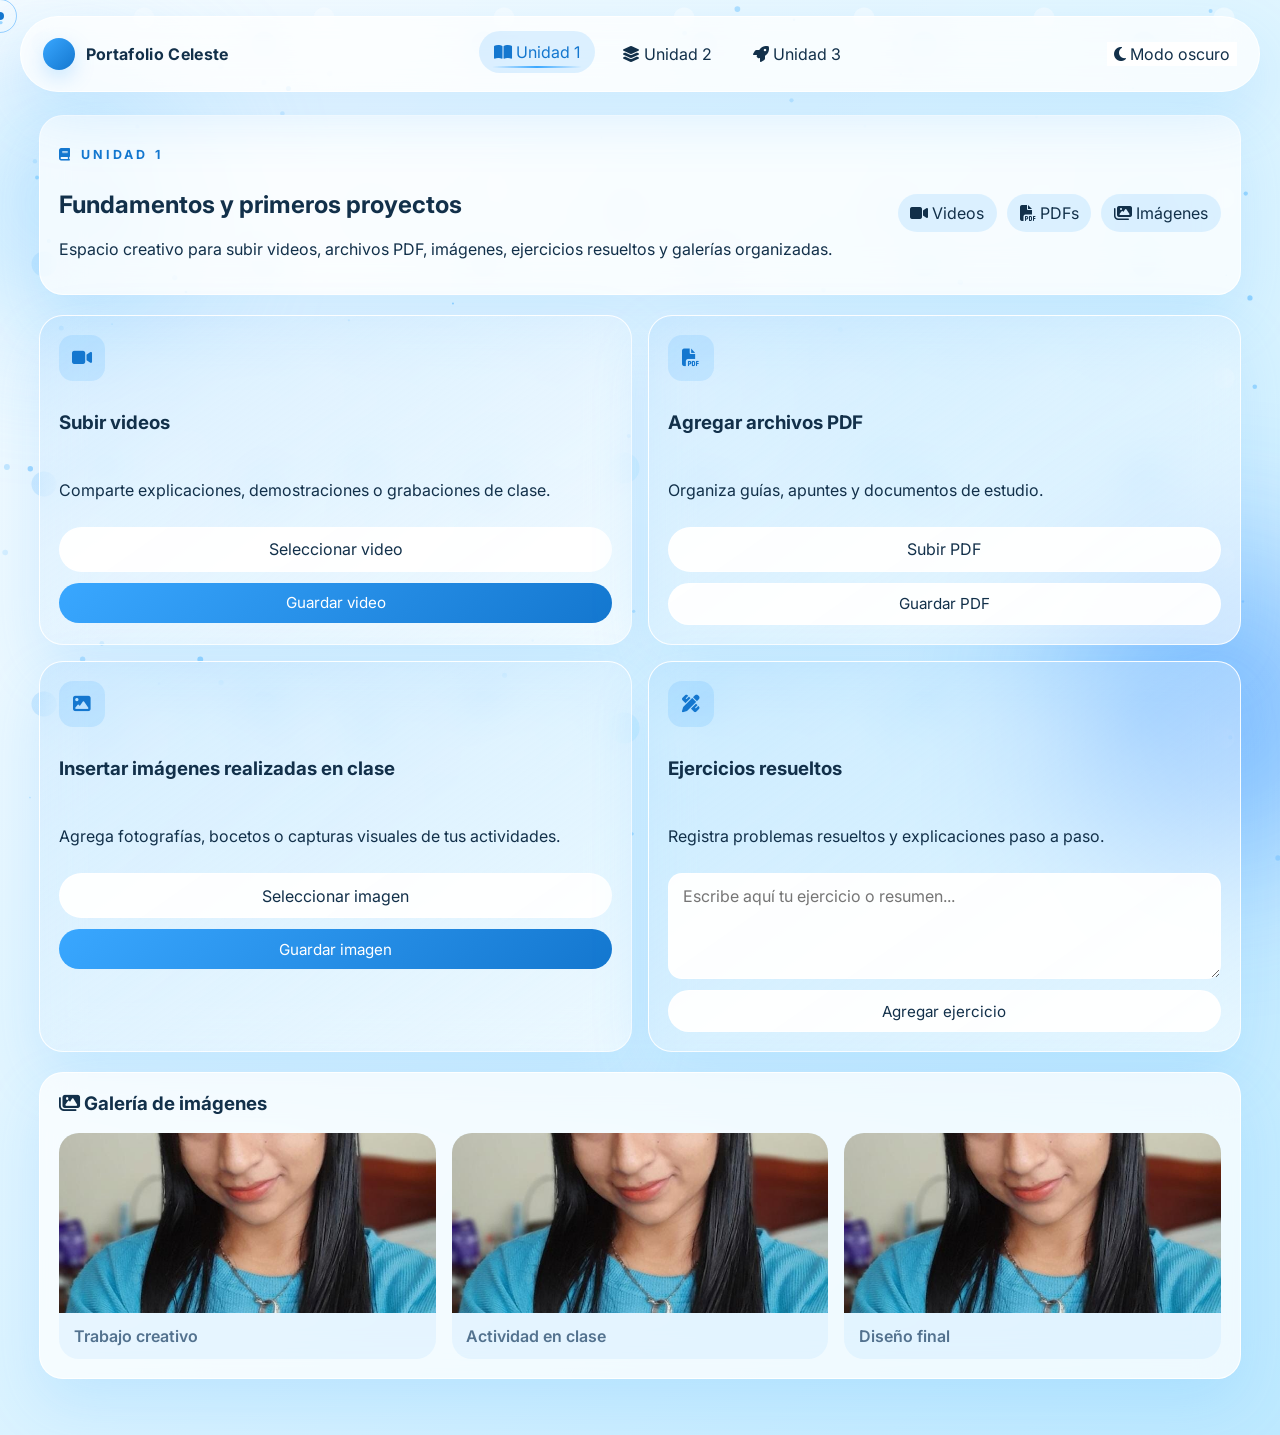
==== unidad1.html @ fa029c6a "guaradar cambio" ====
<!DOCTYPE html>
<html lang="es">
  <head>
    <meta charset="UTF-8" />
    <meta name="viewport" content="width=device-width, initial-scale=1.0" />
    <title>Unidad 1 | Portafolio</title>
    <link rel="preconnect" href="https://fonts.googleapis.com" />
    <link rel="preconnect" href="https://fonts.gstatic.com" crossorigin />
    <link href="https://fonts.googleapis.com/css2?family=Inter:wght@300;400;500;600;700;800&display=swap" rel="stylesheet" />
    <link rel="stylesheet" href="https://cdnjs.cloudflare.com/ajax/libs/font-awesome/6.5.2/css/all.min.css" crossorigin="anonymous" referrerpolicy="no-referrer" />
    <link rel="stylesheet" href="css/estilos.css" />
  </head>
  <body>
    <div id="loader" class="loader"><div class="loader-ring"></div></div>
    <div class="scroll-progress"></div>
    <div class="cursor-dot"></div>
    <div class="cursor-outline"></div>
    <canvas id="particles"></canvas>
    <div class="bg-orb orb-1"></div>
    <div class="bg-orb orb-2"></div>
    <div class="bg-orb orb-3"></div>

    <header class="topbar glass">
      <a class="brand" href="index.html"><span><i class="fa-solid fa-sparkles"></i></span><strong>Portafolio Celeste</strong></a>
      <nav class="nav-links">
        <a href="unidad1.html" class="active"><i class="fa-solid fa-book-open"></i> Unidad 1</a>
        <a href="unidad2.html"><i class="fa-solid fa-layer-group"></i> Unidad 2</a>
        <a href="unidad3.html"><i class="fa-solid fa-rocket"></i> Unidad 3</a>
      </nav>
      <div class="topbar-actions">
        <button id="themeToggle" class="ghost-btn"><i class="fa-solid fa-moon"></i> Modo oscuro</button>
      </div>
    </header>

    <main class="container page">
      <section class="glass page-hero reveal">
        <div>
          <p class="eyebrow"><i class="fa-solid fa-book"></i> Unidad 1</p>
          <h1>Fundamentos y primeros proyectos</h1>
          <p>Espacio creativo para subir videos, archivos PDF, imágenes, ejercicios resueltos y galerías organizadas.</p>
        </div>
        <div class="hero-badges">
          <span class="chip"><i class="fa-solid fa-video"></i> Videos</span>
          <span class="chip"><i class="fa-solid fa-file-pdf"></i> PDFs</span>
          <span class="chip"><i class="fa-solid fa-images"></i> Imágenes</span>
        </div>
      </section>

      <section class="resource-grid">
        <article class="glass resource-card reveal">
          <div class="resource-icon"><i class="fa-solid fa-video"></i></div>
          <h3>Subir videos</h3>
          <p>Comparte explicaciones, demostraciones o grabaciones de clase.</p>
          <label class="file-input"><span>Seleccionar video</span><input type="file" accept="video/*" /></label>
          <button class="btn small primary resource-action">Guardar video</button>
        </article>

        <article class="glass resource-card reveal">
          <div class="resource-icon"><i class="fa-solid fa-file-pdf"></i></div>
          <h3>Agregar archivos PDF</h3>
          <p>Organiza guías, apuntes y documentos de estudio.</p>
          <label class="file-input"><span>Subir PDF</span><input type="file" accept="application/pdf" /></label>
          <button class="btn small secondary resource-action">Guardar PDF</button>
        </article>

        <article class="glass resource-card reveal">
          <div class="resource-icon"><i class="fa-solid fa-image"></i></div>
          <h3>Insertar imágenes realizadas en clase</h3>
          <p>Agrega fotografías, bocetos o capturas visuales de tus actividades.</p>
          <label class="file-input"><span>Seleccionar imagen</span><input type="file" accept="image/*" /></label>
          <button class="btn small primary resource-action">Guardar imagen</button>
        </article>

        <article class="glass resource-card reveal">
          <div class="resource-icon"><i class="fa-solid fa-pen-ruler"></i></div>
          <h3>Ejercicios resueltos</h3>
          <p>Registra problemas resueltos y explicaciones paso a paso.</p>
          <textarea rows="4" placeholder="Escribe aquí tu ejercicio o resumen..."></textarea>
          <button class="btn small secondary resource-action">Agregar ejercicio</button>
        </article>
      </section>

      <section class="glass gallery-section reveal">
        <h3><i class="fa-solid fa-images"></i> Galería de imágenes</h3>
        <div class="gallery-grid">
          <div class="gallery-card" data-lightbox="imagenes/perfil.jpeg">
            <img src="imagenes/perfil.jpeg" alt="Galería 1" />
            <span>Trabajo creativo</span>
          </div>
          <div class="gallery-card" data-lightbox="imagenes/perfil.jpeg">
            <img src="imagenes/perfil.jpeg" alt="Galería 2" />
            <span>Actividad en clase</span>
          </div>
          <div class="gallery-card" data-lightbox="imagenes/perfil.jpeg">
            <img src="imagenes/perfil.jpeg" alt="Galería 3" />
            <span>Diseño final</span>
          </div>
        </div>
      </section>
    </main>

    <button id="backToTop" class="back-top"><i class="fa-solid fa-arrow-up"></i></button>

    <div id="modal" class="modal hidden">
      <div class="modal-content glass">
        <button id="closeModal" class="close-btn"><i class="fa-solid fa-xmark"></i></button>
        <div id="modalBody"></div>
      </div>
    </div>

    <script src="js/script.js"></script>
  </body>
</html>
---- css/estilos.css ----
:root {
  --bg: linear-gradient(135deg, #f7fcff 0%, #dff4ff 45%, #bde9ff 100%);
  --surface: rgba(255, 255, 255, 0.72);
  --surface-strong: rgba(255, 255, 255, 0.95);
  --text: #12304a;
  --text-muted: #53728f;
  --primary: #39a7ff;
  --primary-strong: #1477cf;
  --border: rgba(255, 255, 255, 0.9);
  --shadow: 0 24px 60px rgba(57, 167, 255, 0.16);
}

body.theme-dark {
  --bg: linear-gradient(135deg, #060d17 0%, #11243d 45%, #173a5a 100%);
  --surface: rgba(8, 20, 38, 0.74);
  --surface-strong: rgba(10, 25, 44, 0.96);
  --text: #f1f9ff;
  --text-muted: #a9cce8;
  --primary: #72c8ff;
  --primary-strong: #3da7ff;
  --border: rgba(114, 200, 255, 0.16);
  --shadow: 0 24px 60px rgba(0, 0, 0, 0.35);
}

* { box-sizing: border-box; }
html { scroll-behavior: smooth; }
body {
  margin: 0;
  font-family: "Inter", "Segoe UI", sans-serif;
  color: var(--text);
  background: var(--bg);
  min-height: 100vh;
  overflow-x: hidden;
  transition: background 0.4s ease, color 0.4s ease;
  position: relative;
}

body::before,
body::after {
  content: "";
  position: fixed;
  inset: 0;
  pointer-events: none;
  z-index: -3;
}

body::before {
  background-image:
    radial-gradient(circle at 20% 20%, rgba(63, 168, 255, 0.18) 0, rgba(63, 168, 255, 0.18) 12px, transparent 13px),
    radial-gradient(circle at 80% 10%, rgba(255, 255, 255, 0.45) 0, rgba(255, 255, 255, 0.45) 10px, transparent 11px),
    radial-gradient(circle at 40% 80%, rgba(120, 205, 255, 0.16) 0, rgba(120, 205, 255, 0.16) 15px, transparent 16px);
  background-size: 220px 220px, 180px 180px, 260px 260px;
  animation: drift 20s linear infinite;
}

body::after {
  background: linear-gradient(120deg, rgba(255,255,255,0.12), transparent 35%, rgba(63,168,255,0.16) 70%, transparent);
  mix-blend-mode: screen;
  animation: sweep 16s linear infinite;
}

a { color: inherit; text-decoration: none; }
button, input, textarea, select { font: inherit; }

#particles {
  position: fixed;
  inset: 0;
  width: 100%;
  height: 100%;
  z-index: -2;
  opacity: 0.85;
}

.bg-orb {
  position: fixed;
  border-radius: 50%;
  filter: blur(80px);
  opacity: 0.46;
  z-index: -1;
  animation: float 14s ease-in-out infinite;
  pointer-events: none;
}
.orb-1 { width: 260px; height: 260px; background: #8fd5ff; top: 8%; left: -6%; }
.orb-2 { width: 310px; height: 310px; background: #2c87ff; bottom: 4%; right: -7%; animation-delay: -5s; }
.orb-3 { width: 200px; height: 200px; background: rgba(255,255,255,0.75); top: 35%; left: 45%; animation-delay: -2s; }

.glass {
  background: var(--surface);
  border: 1px solid var(--border);
  backdrop-filter: blur(20px);
  -webkit-backdrop-filter: blur(20px);
  box-shadow: var(--shadow);
}

.cursor-dot,
.cursor-outline {
  position: fixed;
  pointer-events: none;
  border-radius: 50%;
  transform: translate(-50%, -50%);
  z-index: 120;
  transition: opacity 0.2s ease;
}
.cursor-dot { width: 8px; height: 8px; background: var(--primary-strong); }
.cursor-outline { width: 34px; height: 34px; border: 1px solid rgba(63,168,255,0.5); }

.scroll-progress {
  position: fixed;
  top: 0;
  left: 0;
  height: 4px;
  width: 0;
  background: linear-gradient(90deg, var(--primary), #ffffff);
  z-index: 110;
  box-shadow: 0 0 18px rgba(63,168,255,0.45);
}

.loader {
  position: fixed;
  inset: 0;
  display: grid;
  place-items: center;
  background: rgba(8, 21, 37, 0.78);
  backdrop-filter: blur(10px);
  z-index: 200;
  transition: opacity 0.45s ease;
}
.loader.hidden { opacity: 0; pointer-events: none; }
.loader-ring {
  width: 76px;
  height: 76px;
  border-radius: 50%;
  border: 4px solid rgba(255,255,255,0.25);
  border-top-color: #8fd5ff;
  animation: spin 1s linear infinite;
  box-shadow: 0 0 24px rgba(63,168,255,0.25);
}

.topbar {
  position: sticky;
  top: 1rem;
  z-index: 40;
  display: flex;
  justify-content: space-between;
  align-items: center;
  padding: 1rem 1.4rem;
  margin: 1rem auto 1.4rem;
  max-width: 1240px;
  border-radius: 999px;
  transform: translateY(0);
  transition: transform 0.3s ease, box-shadow 0.3s ease;
}
.topbar.scrolled { transform: translateY(6px); box-shadow: 0 18px 40px rgba(63,168,255,0.18); }
.brand { display: flex; align-items: center; gap: 0.65rem; font-weight: 700; letter-spacing: 0.02em; }
.brand span {
  display: inline-grid;
  place-items: center;
  width: 32px;
  height: 32px;
  border-radius: 50%;
  background: linear-gradient(135deg, var(--primary), var(--primary-strong));
  color: white;
  box-shadow: 0 8px 20px rgba(63,168,255,0.25);
}
.nav-links { display: flex; gap: 0.7rem; flex-wrap: wrap; }
.nav-links a {
  padding: 0.7rem 0.95rem;
  border-radius: 999px;
  position: relative;
  transition: transform 0.25s ease, background-color 0.25s ease, color 0.25s ease;
}
.nav-links a::after {
  content: "";
  position: absolute;
  left: 0.8rem;
  right: 0.8rem;
  bottom: 0.35rem;
  height: 2px;
  border-radius: 999px;
  background: linear-gradient(90deg, transparent, var(--primary), transparent);
  transform: scaleX(0);
  transform-origin: center;
  transition: transform 0.25s ease;
}
.nav-links a:hover, .nav-links a.active {
  background: rgba(63, 168, 255, 0.16);
  transform: translateY(-2px);
  color: var(--primary-strong);
}
.nav-links a:hover::after, .nav-links a.active::after { transform: scaleX(1); }
.topbar-actions { display: flex; gap: 0.6rem; }

.container { max-width: 1240px; margin: 0 auto; padding: 0 1.2rem 3.5rem; }
..hero, .page-hero, .card, .topic-card, .unit-card, .section-card, .resource-card, .gallery-section {
  animation: riseUp 0.8s ease both;
}
.hero-panel {
  display: grid;
  grid-template-columns: 1.15fr 0.85fr;
  gap: 1.4rem;
  align-items: center;
  padding: 2rem;
  border-radius: 32px;
  margin-bottom: 1.3rem;
  position: relative;
  overflow: hidden;
}
.hero-panel::before {
  content: "";
  position: absolute;
  inset: -20%;
  background: radial-gradient(circle at top left, rgba(255,255,255,0.6), transparent 38%);
  pointer-events: none;
}
.hero-copy h1 {
  font-size: clamp(2.1rem, 3.5vw, 3.2rem);
  margin: 0 0 0.8rem;
  line-height: 1.1;
}
.hero-copy .intro { max-width: 620px; }
.eyebrow {
  display: inline-flex;
  align-items: center;
  gap: 0.45rem;
  text-transform: uppercase;
  letter-spacing: 0.25em;
  font-size: 0.78rem;
  font-weight: 700;
  color: var(--primary-strong);
  margin-bottom: 0.5rem;
}
.hero h1 {
  font-size: clamp(2rem, 3.5vw, 3rem);
  margin: 0 0 0.8rem;
  line-height: 1.1;
}
.hero h1 span {
  display: inline-block;
  background: linear-gradient(90deg, var(--primary-strong), #6ed0ff, #ffffff);
  -webkit-background-clip: text;
  background-clip: text;
  color: transparent;
  text-shadow: 0 0 12px rgba(63,168,255,0.2);
  animation: glow 2.4s infinite alternate;
}
.intro { font-size: 1.04rem; line-height: 1.8; color: var(--text-muted); max-width: 640px; }
.hero-actions { display: flex; flex-wrap: wrap; gap: 0.8rem; margin-top: 1rem; }
.hero-badges { display: flex; flex-wrap: wrap; gap: 0.6rem; margin-top: 1rem; }
.btn {
  border: none;
  border-radius: 999px;
  padding: 0.86rem 1.16rem;
  cursor: pointer;
  transition: transform 0.25s ease, box-shadow 0.25s ease, background 0.25s ease;
  display: inline-flex;
  align-items: center;
  justify-content: center;
  gap: 0.5rem;
  position: relative;
  overflow: hidden;
}
.btn:hover { transform: translateY(-3px) scale(1.02); box-shadow: 0 12px 26px rgba(63,168,255,0.2); }
.btn:active { transform: scale(0.97); }
.btn.primary { background: linear-gradient(135deg, var(--primary), var(--primary-strong)); color: white; }
.btn.secondary, .ghost-btn {
  background: var(--surface-strong);
  color: var(--text);
  border: 1px solid var(--border);
}
.btn.small { padding: 0.65rem 0.9rem; font-size: 0.95rem; }
.btn .ripple {
  position: absolute;
  border-radius: 50%;
  transform: scale(0);
  animation: ripple 0.55s linear;
  background: rgba(255,255,255,0.35);
  pointer-events: none;
}

.profile-card {
  display: flex;
  flex-direction: column;
  gap: 1rem;
  padding: 1.25rem;
  border-radius: 26px;
  background: linear-gradient(145deg, rgba(63,168,255,0.2), rgba(255,255,255,0.42));
  box-shadow: inset 0 1px 0 rgba(255,255,255,0.5);
  animation: float 5s ease-in-out infinite;
  position: relative;
}
.profile-card img {
  width: 100%; max-width: 240px;
  border-radius: 24px;
  object-fit: cover;
  border: 3px solid rgba(255,255,255,0.85);
  align-self: center;
  box-shadow: 0 20px 40px rgba(63,168,255,0.2);
  transform: perspective(1000px) rotateX(3deg) rotateY(-3deg);
  transition: transform 0.3s ease, box-shadow 0.3s ease;
}
.profile-card:hover img { transform: scale(1.03) rotate(-2deg); box-shadow: 0 24px 48px rgba(63,168,255,0.24); }
.profile-info h2 { margin: 0 0 0.35rem; font-size: 1.2rem; }
.profile-info .biography { color: var(--text-muted); line-height: 1.7; margin: 0 0 0.7rem; }
.profile-card ul { padding-left: 1rem; color: var(--text-muted); line-height: 1.75; margin: 0; }

.dashboard-grid {
  display: grid;
  grid-template-columns: 0.9fr 1.1fr;
  gap: 1.2rem;
  margin-bottom: 1.2rem;
}
.card, .topic-card, .unit-card, .section-card, .page-hero, .resource-card, .gallery-section {
  padding: 1.2rem;
  border-radius: 24px;
  transition: transform 0.3s ease, box-shadow 0.3s ease;
}
.card:hover, .topic-card:hover, .unit-card:hover, .section-card:hover, .resource-card:hover, .gallery-section:hover { transform: translateY(-6px); }
.rating-card h3, .status-card h3, .section-card h3, .gallery-section h3 { margin-top: 0; }
.rating-table { display: flex; flex-direction: column; gap: 0.7rem; }
.rating-row { display: flex; justify-content: space-between; align-items: center; gap: 0.8rem; }
.stars { display: inline-flex; gap: 0.2rem; }
.star-btn {
  background: transparent;
  border: none;
  color: #f5cc5d;
  cursor: pointer;
  font-size: 1.35rem;
  padding: 0;
  transition: transform 0.2s ease, filter 0.2s ease;
}
.star-btn:hover { transform: scale(1.16); filter: drop-shadow(0 0 8px rgba(245,204,93,0.7)); }
.star-btn.empty { color: #d5dce4; }
.mini-stats { display: grid; grid-template-columns: repeat(3, 1fr); gap: 0.8rem; margin-top: 1rem; }
.mini-stats div { padding: 0.8rem; border-radius: 16px; background: rgba(63,168,255,0.12); text-align: center; }
.mini-stats strong { display: block; font-size: 1rem; }
.mini-stats span { font-size: 0.8rem; color: var(--text-muted); }
.widget-head { display: flex; justify-content: space-between; gap: 1rem; align-items: center; }
.widget-date { display: flex; flex-direction: column; align-items: flex-end; font-size: 0.95rem; color: var(--text-muted); }
.chip-group { display: flex; flex-wrap: wrap; gap: 0.6rem; margin-top: 0.8rem; }
.chip, .pill { padding: 0.55rem 0.8rem; border-radius: 999px; background: rgba(63,168,255,0.15); color: var(--text); }
.unit-grid { display: grid; grid-template-columns: repeat(3, minmax(0, 1fr)); gap: 1rem; margin-top: 1rem; }
.unit-card {
  display: block;
  min-height: 160px;
  position: relative;
  overflow: hidden;
  border-radius: 20px;
  background: linear-gradient(135deg, rgba(63,168,255,0.16), rgba(255,255,255,0.42));
  padding: 1rem;
}
.unit-card::before {
  content: "";
  position: absolute;
  inset: 0;
  background: linear-gradient(135deg, rgba(255,255,255,0.2), transparent 45%);
  transform: translateX(-100%);
  transition: transform 0.45s ease;
}
.unit-card:hover::before { transform: translateX(100%); }
.unit-card h4 { margin-bottom: 0.4rem; }
.unit-card p { color: var(--text-muted); line-height: 1.6; margin: 0; }
.status-bar { display: flex; flex-wrap: wrap; gap: 0.8rem; margin-top: 1rem; color: var(--text-muted); }

.section-card { margin-top: 1.2rem; }
.skills-grid { display: grid; grid-template-columns: repeat(2, minmax(0, 1fr)); gap: 1rem; }
.skill-item { display: flex; flex-direction: column; gap: 0.4rem; }
.skill-meta { display: flex; justify-content: space-between; align-items: center; font-size: 0.96rem; }
.progress-bar { height: 10px; border-radius: 999px; background: rgba(63,168,255,0.12); overflow: hidden; }
.progress-bar span {
  display: block;
  height: 100%;
  width: 0;
  border-radius: inherit;
  background: linear-gradient(90deg, var(--primary), var(--primary-strong));
  box-shadow: 0 0 12px rgba(63,168,255,0.2);
  transition: width 1.2s ease;
}

.achievements-grid, .gallery-grid, .video-grid, .timeline-grid { display: grid; gap: 1rem; }
.achievements-grid { grid-template-columns: repeat(3, minmax(0, 1fr)); }
.achievement-card { padding: 1rem; border-radius: 20px; background: rgba(63,168,255,0.08); border: 1px solid rgba(63,168,255,0.14); }
.achievement-card i { font-size: 1.4rem; color: var(--primary-strong); margin-bottom: 0.45rem; }
.gallery-grid { grid-template-columns: repeat(3, minmax(0, 1fr)); }
.gallery-item {
  position: relative;
  overflow: hidden;
  border-radius: 20px;
  min-height: 180px;
  cursor: pointer;
}
.gallery-item img { width: 100%; height: 100%; object-fit: cover; display: block; transition: transform 0.35s ease; }
.gallery-item:hover img { transform: scale(1.06); }
.gallery-item .overlay { position: absolute; inset: 0; display: flex; align-items: flex-end; padding: 1rem; background: linear-gradient(180deg, transparent, rgba(7,16,29,0.55)); color: white; font-weight: 700; }
.video-grid { grid-template-columns: repeat(2, minmax(0, 1fr)); }
.video-card {
  padding: 1rem;
  border-radius: 20px;
  background: rgba(63,168,255,0.08);
  border: 1px solid rgba(63,168,255,0.14);
  display: flex;
  flex-direction: column;
  gap: 0.75rem;
}
.video-card .video-preview {
  border-radius: 16px;
  min-height: 150px;
  display: grid;
  place-items: center;
  background: linear-gradient(135deg, rgba(63,168,255,0.23), rgba(255,255,255,0.5));
  color: var(--primary-strong);
  font-size: 2.1rem;
}
.pdf-viewer {
  border-radius: 20px;
  overflow: hidden;
  min-height: 320px;
  border: 1px solid rgba(63,168,255,0.14);
}
.pdf-viewer iframe { width: 100%; height: 320px; border: none; background: white; }
.timeline-grid { position: relative; padding-left: 1rem; }
.timeline-grid::before {
  content: "";
  position: absolute;
  left: 0.5rem;
  top: 0;
  bottom: 0;
  width: 2px;
  background: linear-gradient(180deg, var(--primary), transparent);
}
.timeline-item {
  position: relative;
  padding-left: 1.3rem;
  margin-bottom: 1rem;
}
.timeline-item::before {
  content: "";
  position: absolute;
  left: -0.08rem;
  top: 0.35rem;
  width: 12px;
  height: 12px;
  border-radius: 50%;
  background: var(--primary-strong);
  box-shadow: 0 0 0 4px rgba(63,168,255,0.2);
}

.page-hero { display: flex; justify-content: space-between; align-items: center; gap: 1rem; margin-bottom: 1.2rem; }
.resource-grid {
  display: grid;
  grid-template-columns: repeat(2, minmax(0, 1fr));
  gap: 1rem;
  margin-bottom: 1.2rem;
}
.resource-card {
  display: flex;
  flex-direction: column;
  gap: 0.7rem;
  background: linear-gradient(145deg, rgba(63,168,255,0.11), rgba(255,255,255,0.55));
}
.resource-icon {
  width: 46px;
  height: 46px;
  display: grid;
  place-items: center;
  border-radius: 14px;
  background: rgba(63,168,255,0.16);
  color: var(--primary-strong);
  font-size: 1.1rem;
}
.file-input {
  display: inline-flex;
  align-items: center;
  justify-content: center;
  padding: 0.72rem 0.9rem;
  border-radius: 999px;
  background: var(--surface-strong);
  border: 1px solid var(--border);
  cursor: pointer;
  color: var(--text);
}
.file-input input { display: none; }
.resource-card textarea {
  border: 1px solid var(--border);
  border-radius: 14px;
  padding: 0.75rem 0.85rem;
  background: var(--surface-strong);
  color: var(--text);
  resize: vertical;
}
.gallery-grid { display: grid; grid-template-columns: repeat(3, minmax(0, 1fr)); gap: 1rem; }
.gallery-card {
  border-radius: 20px;
  overflow: hidden;
  background: rgba(63,168,255,0.08);
  cursor: pointer;
  transition: transform 0.25s ease;
}
.gallery-card:hover { transform: translateY(-4px); }
.gallery-card img { width: 100%; height: 180px; object-fit: cover; display: block; }
.gallery-card span { display: block; padding: 0.8rem 0.9rem; color: var(--text-muted); font-weight: 600; }
.topic-card { display: flex; flex-direction: column; gap: 0.8rem; position: relative; overflow: hidden; }
.topic-card::before {
  content: "";
  position: absolute;
  inset: 0;
  background: linear-gradient(135deg, rgba(255,255,255,0.15), transparent 50%);
  pointer-events: none;
}
.topic-icon { font-size: 1.8rem; }
.topic-tags { display: flex; flex-wrap: wrap; gap: 0.45rem; }
.topic-tags span { padding: 0.38rem 0.6rem; border-radius: 999px; background: rgba(63,168,255,0.16); font-size: 0.8rem; }
.attachments { display: flex; flex-wrap: wrap; gap: 0.8rem; }
.attachments a { color: var(--primary-strong); font-weight: 600; }
.card-actions { display: flex; gap: 0.6rem; flex-wrap: wrap; }
.custom-content-list { display: flex; flex-direction: column; gap: 0.45rem; margin-top: 0.4rem; }
.custom-content-list .note { font-size: 0.95rem; color: var(--text-muted); padding: 0.45rem 0.6rem; background: rgba(63,168,255,0.1); border-radius: 10px; }

.back-top {
  position: fixed;
  right: 1rem;
  bottom: 1rem;
  border: none;
  border-radius: 50%;
  width: 52px;
  height: 52px;
  background: linear-gradient(135deg, var(--primary), var(--primary-strong));
  color: white;
  font-size: 1.15rem;
  cursor: pointer;
  box-shadow: 0 10px 24px rgba(63,168,255,0.25);
  opacity: 0;
  pointer-events: none;
  transition: opacity 0.3s ease, transform 0.3s ease;
}
.back-top.show { opacity: 1; pointer-events: auto; transform: translateY(0); }
.back-top:hover { transform: translateY(-3px) scale(1.05); }

.modal { position: fixed; inset: 0; display: flex; align-items: center; justify-content: center; background: rgba(4, 14, 27, 0.58); z-index: 80; padding: 1rem; }
.modal.hidden { display: none; }
.modal-content {
  width: min(600px, 100%);
  padding: 1.2rem;
  border-radius: 24px;
  position: relative;
  max-height: 90vh;
  overflow: auto;
}
.close-btn { position: absolute; top: 1rem; right: 1rem; border: none; background: transparent; font-size: 1.15rem; cursor: pointer; }
.modal-body video, .modal-body iframe { width: 100%; border-radius: 16px; min-height: 260px; }
.form-group { display: flex; flex-direction: column; gap: 0.4rem; margin-top: 0.8rem; }
.form-group input, .form-group textarea { border: 1px solid var(--border); border-radius: 12px; padding: 0.7rem; background: var(--surface-strong); color: var(--text); }

.reveal { opacity: 0; transform: translateY(24px); transition: opacity 0.8s ease, transform 0.8s ease; }
.reveal.is-visible { opacity: 1; transform: translateY(0); }

.typed-cursor { animation: blink 0.8s infinite; }

@keyframes riseUp { from { opacity: 0; transform: translateY(24px); } to { opacity: 1; transform: translateY(0); } }
@keyframes float { 0%, 100% { transform: translateY(0) translateX(0); } 50% { transform: translateY(-16px) translateX(10px); } }
@keyframes glow { 0% { text-shadow: 0 0 6px rgba(63,168,255,0.18); } 100% { text-shadow: 0 0 16px rgba(63,168,255,0.32); } }
@keyframes pulse { 0%, 100% { transform: scale(0.95); opacity: 0.55; } 50% { transform: scale(1.08); opacity: 0.9; } }
@keyframes spin { to { transform: rotate(360deg); } }
@keyframes drift { 0% { transform: translate3d(0,0,0); } 100% { transform: translate3d(40px, 30px, 0); } }
@keyframes sweep { 0% { transform: translateX(-16%); } 100% { transform: translateX(16%); } }
@keyframes ripple { to { transform: scale(2.5); opacity: 0; } }
@keyframes blink { 50% { opacity: 0; } }

@media (max-width: 980px) {
  .hero-content, .overview-grid, .skills-grid, .achievements-grid, .gallery-grid, .video-grid, .topics-grid, .unit-grid { grid-template-columns: 1fr; }
  .page-hero { flex-direction: column; align-items: flex-start; }
  .search-box input { min-width: 100%; }
}

@media (max-width: 700px) {
  .topbar { flex-direction: column; border-radius: 24px; gap: 0.8rem; padding: 1rem; }
  .nav-links { justify-content: center; }
  .hero, .card, .topic-card, .unit-card, .page-hero, .section-card { padding: 1rem; }
  .mini-stats { grid-template-columns: 1fr; }
  .widget-head { flex-direction: column; align-items: flex-start; }
  .hero-actions { flex-direction: column; align-items: stretch; }
}
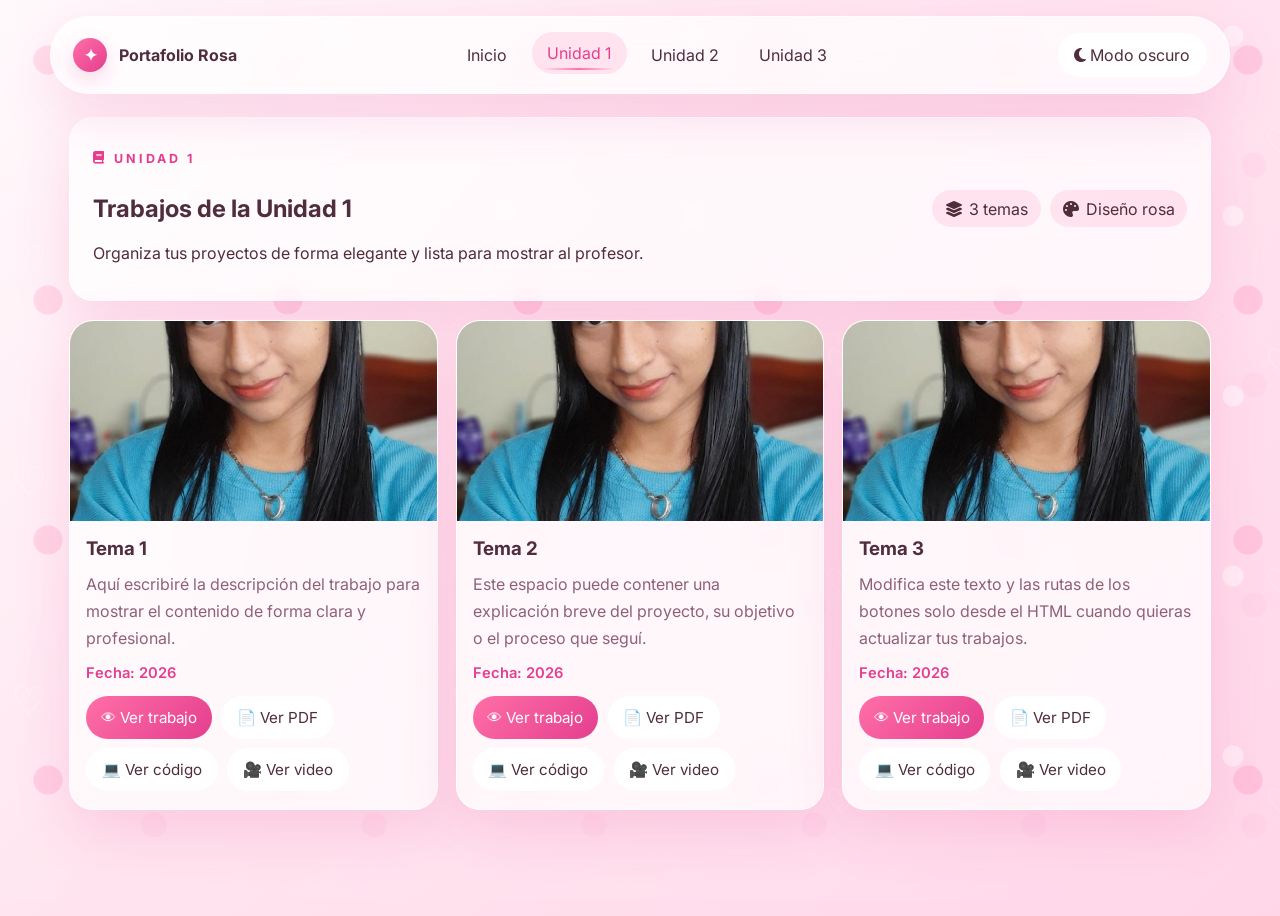
==== commit f4954330: "cambio8" ====
--- a/unidad1.html
+++ b/unidad1.html
@@ -3,7 +3,7 @@
   <head>
     <meta charset="UTF-8" />
     <meta name="viewport" content="width=device-width, initial-scale=1.0" />
-    <title>Unidad 1 | Portafolio</title>
+    <title>Unidad 1 | Portafolio Rosa</title>
     <link rel="preconnect" href="https://fonts.googleapis.com" />
     <link rel="preconnect" href="https://fonts.gstatic.com" crossorigin />
     <link href="https://fonts.googleapis.com/css2?family=Inter:wght@300;400;500;600;700;800&display=swap" rel="stylesheet" />
@@ -11,103 +11,79 @@
     <link rel="stylesheet" href="css/estilos.css" />
   </head>
   <body>
-    <div id="loader" class="loader"><div class="loader-ring"></div></div>
-    <div class="scroll-progress"></div>
-    <div class="cursor-dot"></div>
-    <div class="cursor-outline"></div>
-    <canvas id="particles"></canvas>
-    <div class="bg-orb orb-1"></div>
-    <div class="bg-orb orb-2"></div>
-    <div class="bg-orb orb-3"></div>
-
     <header class="topbar glass">
-      <a class="brand" href="index.html"><span><i class="fa-solid fa-sparkles"></i></span><strong>Portafolio Celeste</strong></a>
+      <a class="brand" href="index.html"><span>✦</span><strong>Portafolio Rosa</strong></a>
       <nav class="nav-links">
-        <a href="unidad1.html" class="active"><i class="fa-solid fa-book-open"></i> Unidad 1</a>
-        <a href="unidad2.html"><i class="fa-solid fa-layer-group"></i> Unidad 2</a>
-        <a href="unidad3.html"><i class="fa-solid fa-rocket"></i> Unidad 3</a>
+        <a href="index.html">Inicio</a>
+        <a href="unidad1.html" class="active">Unidad 1</a>
+        <a href="unidad2.html">Unidad 2</a>
+        <a href="unidad3.html">Unidad 3</a>
       </nav>
-      <div class="topbar-actions">
-        <button id="themeToggle" class="ghost-btn"><i class="fa-solid fa-moon"></i> Modo oscuro</button>
-      </div>
+      <button id="themeToggle" class="ghost-btn"><i class="fa-solid fa-moon"></i> Modo oscuro</button>
     </header>
 
-    <main class="container page">
-      <section class="glass page-hero reveal">
+    <main class="container">
+      <section class="page-hero glass reveal">
         <div>
           <p class="eyebrow"><i class="fa-solid fa-book"></i> Unidad 1</p>
-          <h1>Fundamentos y primeros proyectos</h1>
-          <p>Espacio creativo para subir videos, archivos PDF, imágenes, ejercicios resueltos y galerías organizadas.</p>
+          <h1>Trabajos de la Unidad 1</h1>
+          <p>Organiza tus proyectos de forma elegante y lista para mostrar al profesor.</p>
         </div>
         <div class="hero-badges">
-          <span class="chip"><i class="fa-solid fa-video"></i> Videos</span>
-          <span class="chip"><i class="fa-solid fa-file-pdf"></i> PDFs</span>
-          <span class="chip"><i class="fa-solid fa-images"></i> Imágenes</span>
+          <span class="chip"><i class="fa-solid fa-layer-group"></i> 3 temas</span>
+          <span class="chip"><i class="fa-solid fa-palette"></i> Diseño rosa</span>
         </div>
       </section>
 
-      <section class="resource-grid">
-        <article class="glass resource-card reveal">
-          <div class="resource-icon"><i class="fa-solid fa-video"></i></div>
-          <h3>Subir videos</h3>
-          <p>Comparte explicaciones, demostraciones o grabaciones de clase.</p>
-          <label class="file-input"><span>Seleccionar video</span><input type="file" accept="video/*" /></label>
-          <button class="btn small primary resource-action">Guardar video</button>
+      <section class="work-grid">
+        <article class="work-card glass reveal">
+          <img class="work-image" src="imagenes/perfil.jpeg" alt="Tema 1" />
+          <div class="work-body">
+            <h3>Tema 1</h3>
+            <p>Aquí escribiré la descripción del trabajo para mostrar el contenido de forma clara y profesional.</p>
+            <div class="work-meta"><span>Fecha: 2026</span></div>
+            <div class="work-actions">
+              <a class="btn small primary action-link" href="trabajos/plantilla.html">👁 Ver trabajo</a>
+              <a class="btn small secondary action-link" href="pdf/plantilla.pdf">📄 Ver PDF</a>
+              <a class="btn small secondary action-link" href="https://github.com/" target="_blank" rel="noopener">💻 Ver código</a>
+              <a class="btn small secondary action-link" href="videos/plantilla.mp4">🎥 Ver video</a>
+            </div>
+          </div>
         </article>
 
-        <article class="glass resource-card reveal">
-          <div class="resource-icon"><i class="fa-solid fa-file-pdf"></i></div>
-          <h3>Agregar archivos PDF</h3>
-          <p>Organiza guías, apuntes y documentos de estudio.</p>
-          <label class="file-input"><span>Subir PDF</span><input type="file" accept="application/pdf" /></label>
-          <button class="btn small secondary resource-action">Guardar PDF</button>
+        <article class="work-card glass reveal">
+          <img class="work-image" src="imagenes/perfil.jpeg" alt="Tema 2" />
+          <div class="work-body">
+            <h3>Tema 2</h3>
+            <p>Este espacio puede contener una explicación breve del proyecto, su objetivo o el proceso que seguí.</p>
+            <div class="work-meta"><span>Fecha: 2026</span></div>
+            <div class="work-actions">
+              <a class="btn small primary action-link" href="trabajos/plantilla.html">👁 Ver trabajo</a>
+              <a class="btn small secondary action-link" href="pdf/plantilla.pdf">📄 Ver PDF</a>
+              <a class="btn small secondary action-link" href="https://github.com/" target="_blank" rel="noopener">💻 Ver código</a>
+              <a class="btn small secondary action-link" href="videos/plantilla.mp4">🎥 Ver video</a>
+            </div>
+          </div>
         </article>
 
-        <article class="glass resource-card reveal">
-          <div class="resource-icon"><i class="fa-solid fa-image"></i></div>
-          <h3>Insertar imágenes realizadas en clase</h3>
-          <p>Agrega fotografías, bocetos o capturas visuales de tus actividades.</p>
-          <label class="file-input"><span>Seleccionar imagen</span><input type="file" accept="image/*" /></label>
-          <button class="btn small primary resource-action">Guardar imagen</button>
+        <article class="work-card glass reveal">
+          <img class="work-image" src="imagenes/perfil.jpeg" alt="Tema 3" />
+          <div class="work-body">
+            <h3>Tema 3</h3>
+            <p>Modifica este texto y las rutas de los botones solo desde el HTML cuando quieras actualizar tus trabajos.</p>
+            <div class="work-meta"><span>Fecha: 2026</span></div>
+            <div class="work-actions">
+              <a class="btn small primary action-link" href="trabajos/plantilla.html">👁 Ver trabajo</a>
+              <a class="btn small secondary action-link" href="pdf/plantilla.pdf">📄 Ver PDF</a>
+              <a class="btn small secondary action-link" href="https://github.com/" target="_blank" rel="noopener">💻 Ver código</a>
+              <a class="btn small secondary action-link" href="videos/plantilla.mp4">🎥 Ver video</a>
+            </div>
+          </div>
         </article>
-
-        <article class="glass resource-card reveal">
-          <div class="resource-icon"><i class="fa-solid fa-pen-ruler"></i></div>
-          <h3>Ejercicios resueltos</h3>
-          <p>Registra problemas resueltos y explicaciones paso a paso.</p>
-          <textarea rows="4" placeholder="Escribe aquí tu ejercicio o resumen..."></textarea>
-          <button class="btn small secondary resource-action">Agregar ejercicio</button>
-        </article>
-      </section>
-
-      <section class="glass gallery-section reveal">
-        <h3><i class="fa-solid fa-images"></i> Galería de imágenes</h3>
-        <div class="gallery-grid">
-          <div class="gallery-card" data-lightbox="imagenes/perfil.jpeg">
-            <img src="imagenes/perfil.jpeg" alt="Galería 1" />
-            <span>Trabajo creativo</span>
-          </div>
-          <div class="gallery-card" data-lightbox="imagenes/perfil.jpeg">
-            <img src="imagenes/perfil.jpeg" alt="Galería 2" />
-            <span>Actividad en clase</span>
-          </div>
-          <div class="gallery-card" data-lightbox="imagenes/perfil.jpeg">
-            <img src="imagenes/perfil.jpeg" alt="Galería 3" />
-            <span>Diseño final</span>
-          </div>
-        </div>
       </section>
     </main>
 
     <button id="backToTop" class="back-top"><i class="fa-solid fa-arrow-up"></i></button>
-
-    <div id="modal" class="modal hidden">
-      <div class="modal-content glass">
-        <button id="closeModal" class="close-btn"><i class="fa-solid fa-xmark"></i></button>
-        <div id="modalBody"></div>
-      </div>
-    </div>
-
     <script src="js/script.js"></script>
   </body>
 </html>
--- a/css/estilos.css
+++ b/css/estilos.css
@@ -1,25 +1,27 @@
 :root {
-  --bg: linear-gradient(135deg, #f7fcff 0%, #dff4ff 45%, #bde9ff 100%);
+  --bg: linear-gradient(135deg, #fff7fb 0%, #ffe4ef 45%, #ffd6e8 100%);
   --surface: rgba(255, 255, 255, 0.72);
   --surface-strong: rgba(255, 255, 255, 0.95);
-  --text: #12304a;
-  --text-muted: #53728f;
-  --primary: #39a7ff;
-  --primary-strong: #1477cf;
-  --border: rgba(255, 255, 255, 0.9);
-  --shadow: 0 24px 60px rgba(57, 167, 255, 0.16);
+  --text: #4f2d3c;
+  --text-muted: #8f6178;
+  --primary: #ff6fa7;
+  --primary-strong: #e43e8e;
+  --secondary: #ffc6dd;
+  --border: rgba(255, 255, 255, 0.85);
+  --shadow: 0 20px 55px rgba(228, 62, 142, 0.16);
 }
 
 body.theme-dark {
-  --bg: linear-gradient(135deg, #060d17 0%, #11243d 45%, #173a5a 100%);
-  --surface: rgba(8, 20, 38, 0.74);
-  --surface-strong: rgba(10, 25, 44, 0.96);
-  --text: #f1f9ff;
-  --text-muted: #a9cce8;
-  --primary: #72c8ff;
-  --primary-strong: #3da7ff;
-  --border: rgba(114, 200, 255, 0.16);
-  --shadow: 0 24px 60px rgba(0, 0, 0, 0.35);
+  --bg: linear-gradient(135deg, #190b13 0%, #341225 50%, #4b1830 100%);
+  --surface: rgba(32, 12, 23, 0.78);
+  --surface-strong: rgba(44, 16, 32, 0.95);
+  --text: #fff3f8;
+  --text-muted: #f2bfd0;
+  --primary: #ff8abb;
+  --primary-strong: #ff68a8;
+  --secondary: #7a3250;
+  --border: rgba(255, 255, 255, 0.12);
+  --shadow: 0 20px 55px rgba(0, 0, 0, 0.3);
 }
 
 * { box-sizing: border-box; }
@@ -46,94 +48,29 @@
 
 body::before {
   background-image:
-    radial-gradient(circle at 20% 20%, rgba(63, 168, 255, 0.18) 0, rgba(63, 168, 255, 0.18) 12px, transparent 13px),
-    radial-gradient(circle at 80% 10%, rgba(255, 255, 255, 0.45) 0, rgba(255, 255, 255, 0.45) 10px, transparent 11px),
-    radial-gradient(circle at 40% 80%, rgba(120, 205, 255, 0.16) 0, rgba(120, 205, 255, 0.16) 15px, transparent 16px);
-  background-size: 220px 220px, 180px 180px, 260px 260px;
-  animation: drift 20s linear infinite;
+    radial-gradient(circle at 20% 25%, rgba(255, 111, 167, 0.22) 0, rgba(255, 111, 167, 0.22) 14px, transparent 15px),
+    radial-gradient(circle at 85% 20%, rgba(255, 255, 255, 0.48) 0, rgba(255, 255, 255, 0.48) 10px, transparent 11px),
+    radial-gradient(circle at 70% 75%, rgba(255, 189, 221, 0.2) 0, rgba(255, 189, 221, 0.2) 12px, transparent 13px),
+    url("data:image/svg+xml,%3Csvg xmlns='http://www.w3.org/2000/svg' viewBox='0 0 100 100'%3E%3Ctext x='5' y='25' font-size='18' fill='%23ffffff' opacity='0.35'%3E♡%3C/text%3E%3Ctext x='75' y='70' font-size='16' fill='%23ffffff' opacity='0.28'%3E♡%3C/text%3E%3C/svg%3E");
+  background-size: 240px 240px, 180px 180px, 220px 220px, 220px 220px;
+  animation: drift 18s linear infinite;
 }
 
 body::after {
-  background: linear-gradient(120deg, rgba(255,255,255,0.12), transparent 35%, rgba(63,168,255,0.16) 70%, transparent);
+  background: linear-gradient(120deg, rgba(255,255,255,0.2), transparent 35%, rgba(255,111,167,0.14) 70%, transparent);
   mix-blend-mode: screen;
-  animation: sweep 16s linear infinite;
+  animation: sweep 14s linear infinite;
 }
 
 a { color: inherit; text-decoration: none; }
 button, input, textarea, select { font: inherit; }
-
-#particles {
-  position: fixed;
-  inset: 0;
-  width: 100%;
-  height: 100%;
-  z-index: -2;
-  opacity: 0.85;
-}
-
-.bg-orb {
-  position: fixed;
-  border-radius: 50%;
-  filter: blur(80px);
-  opacity: 0.46;
-  z-index: -1;
-  animation: float 14s ease-in-out infinite;
-  pointer-events: none;
-}
-.orb-1 { width: 260px; height: 260px; background: #8fd5ff; top: 8%; left: -6%; }
-.orb-2 { width: 310px; height: 310px; background: #2c87ff; bottom: 4%; right: -7%; animation-delay: -5s; }
-.orb-3 { width: 200px; height: 200px; background: rgba(255,255,255,0.75); top: 35%; left: 45%; animation-delay: -2s; }
 
 .glass {
   background: var(--surface);
   border: 1px solid var(--border);
-  backdrop-filter: blur(20px);
-  -webkit-backdrop-filter: blur(20px);
+  backdrop-filter: blur(18px);
+  -webkit-backdrop-filter: blur(18px);
   box-shadow: var(--shadow);
-}
-
-.cursor-dot,
-.cursor-outline {
-  position: fixed;
-  pointer-events: none;
-  border-radius: 50%;
-  transform: translate(-50%, -50%);
-  z-index: 120;
-  transition: opacity 0.2s ease;
-}
-.cursor-dot { width: 8px; height: 8px; background: var(--primary-strong); }
-.cursor-outline { width: 34px; height: 34px; border: 1px solid rgba(63,168,255,0.5); }
-
-.scroll-progress {
-  position: fixed;
-  top: 0;
-  left: 0;
-  height: 4px;
-  width: 0;
-  background: linear-gradient(90deg, var(--primary), #ffffff);
-  z-index: 110;
-  box-shadow: 0 0 18px rgba(63,168,255,0.45);
-}
-
-.loader {
-  position: fixed;
-  inset: 0;
-  display: grid;
-  place-items: center;
-  background: rgba(8, 21, 37, 0.78);
-  backdrop-filter: blur(10px);
-  z-index: 200;
-  transition: opacity 0.45s ease;
-}
-.loader.hidden { opacity: 0; pointer-events: none; }
-.loader-ring {
-  width: 76px;
-  height: 76px;
-  border-radius: 50%;
-  border: 4px solid rgba(255,255,255,0.25);
-  border-top-color: #8fd5ff;
-  animation: spin 1s linear infinite;
-  box-shadow: 0 0 24px rgba(63,168,255,0.25);
 }
 
 .topbar {
@@ -145,379 +82,262 @@
   align-items: center;
   padding: 1rem 1.4rem;
   margin: 1rem auto 1.4rem;
-  max-width: 1240px;
-  border-radius: 999px;
-  transform: translateY(0);
+  max-width: 1180px;
+  border-radius: 999px;
   transition: transform 0.3s ease, box-shadow 0.3s ease;
 }
-.topbar.scrolled { transform: translateY(6px); box-shadow: 0 18px 40px rgba(63,168,255,0.18); }
-.brand { display: flex; align-items: center; gap: 0.65rem; font-weight: 700; letter-spacing: 0.02em; }
+.topbar.scrolled { transform: translateY(6px); box-shadow: 0 18px 40px rgba(228, 62, 142, 0.16); }
+.brand { display: flex; align-items: center; gap: 0.7rem; font-weight: 700; }
 .brand span {
   display: inline-grid;
   place-items: center;
-  width: 32px;
-  height: 32px;
+  width: 34px;
+  height: 34px;
   border-radius: 50%;
   background: linear-gradient(135deg, var(--primary), var(--primary-strong));
   color: white;
-  box-shadow: 0 8px 20px rgba(63,168,255,0.25);
-}
-.nav-links { display: flex; gap: 0.7rem; flex-wrap: wrap; }
+  box-shadow: 0 8px 20px rgba(228, 62, 142, 0.2);
+}
+.nav-links { display: flex; gap: 0.6rem; flex-wrap: wrap; }
 .nav-links a {
   padding: 0.7rem 0.95rem;
   border-radius: 999px;
+  transition: transform 0.25s ease, background 0.25s ease, color 0.25s ease;
   position: relative;
-  transition: transform 0.25s ease, background-color 0.25s ease, color 0.25s ease;
 }
 .nav-links a::after {
   content: "";
   position: absolute;
-  left: 0.8rem;
-  right: 0.8rem;
-  bottom: 0.35rem;
+  left: 0.7rem;
+  right: 0.7rem;
+  bottom: 0.28rem;
   height: 2px;
   border-radius: 999px;
   background: linear-gradient(90deg, transparent, var(--primary), transparent);
   transform: scaleX(0);
-  transform-origin: center;
   transition: transform 0.25s ease;
 }
 .nav-links a:hover, .nav-links a.active {
-  background: rgba(63, 168, 255, 0.16);
+  background: rgba(255, 111, 167, 0.16);
+  color: var(--primary-strong);
   transform: translateY(-2px);
-  color: var(--primary-strong);
 }
 .nav-links a:hover::after, .nav-links a.active::after { transform: scaleX(1); }
-.topbar-actions { display: flex; gap: 0.6rem; }
-
-.container { max-width: 1240px; margin: 0 auto; padding: 0 1.2rem 3.5rem; }
-..hero, .page-hero, .card, .topic-card, .unit-card, .section-card, .resource-card, .gallery-section {
-  animation: riseUp 0.8s ease both;
-}
-.hero-panel {
+.ghost-btn {
+  border: 1px solid var(--border);
+  background: var(--surface-strong);
+  color: var(--text);
+  padding: 0.7rem 0.95rem;
+  border-radius: 999px;
+  cursor: pointer;
+  transition: transform 0.25s ease, box-shadow 0.25s ease;
+}
+.ghost-btn:hover { transform: translateY(-2px); box-shadow: 0 10px 24px rgba(228, 62, 142, 0.16); }
+
+.container { max-width: 1180px; margin: 0 auto; padding: 0 1.2rem 3.5rem; }
+.hero, .page-hero, .card, .work-card { animation: riseUp 0.8s ease both; }
+.hero {
   display: grid;
-  grid-template-columns: 1.15fr 0.85fr;
+  grid-template-columns: 1.1fr 0.9fr;
   gap: 1.4rem;
   align-items: center;
   padding: 2rem;
   border-radius: 32px;
-  margin-bottom: 1.3rem;
+  margin-bottom: 1.2rem;
   position: relative;
   overflow: hidden;
 }
-.hero-panel::before {
+.hero::before {
   content: "";
   position: absolute;
   inset: -20%;
   background: radial-gradient(circle at top left, rgba(255,255,255,0.6), transparent 38%);
   pointer-events: none;
 }
-.hero-copy h1 {
-  font-size: clamp(2.1rem, 3.5vw, 3.2rem);
-  margin: 0 0 0.8rem;
-  line-height: 1.1;
-}
-.hero-copy .intro { max-width: 620px; }
 .eyebrow {
   display: inline-flex;
   align-items: center;
   gap: 0.45rem;
   text-transform: uppercase;
-  letter-spacing: 0.25em;
+  letter-spacing: 0.24em;
   font-size: 0.78rem;
   font-weight: 700;
   color: var(--primary-strong);
   margin-bottom: 0.5rem;
 }
 .hero h1 {
-  font-size: clamp(2rem, 3.5vw, 3rem);
-  margin: 0 0 0.8rem;
+  font-size: clamp(2rem, 3.3vw, 3rem);
+  margin: 0 0 0.7rem;
   line-height: 1.1;
 }
 .hero h1 span {
-  display: inline-block;
-  background: linear-gradient(90deg, var(--primary-strong), #6ed0ff, #ffffff);
+  background: linear-gradient(90deg, var(--primary-strong), #ff8fb4, #ffffff);
   -webkit-background-clip: text;
   background-clip: text;
   color: transparent;
-  text-shadow: 0 0 12px rgba(63,168,255,0.2);
   animation: glow 2.4s infinite alternate;
 }
-.intro { font-size: 1.04rem; line-height: 1.8; color: var(--text-muted); max-width: 640px; }
+.intro { color: var(--text-muted); line-height: 1.8; max-width: 650px; }
 .hero-actions { display: flex; flex-wrap: wrap; gap: 0.8rem; margin-top: 1rem; }
-.hero-badges { display: flex; flex-wrap: wrap; gap: 0.6rem; margin-top: 1rem; }
 .btn {
   border: none;
   border-radius: 999px;
-  padding: 0.86rem 1.16rem;
-  cursor: pointer;
-  transition: transform 0.25s ease, box-shadow 0.25s ease, background 0.25s ease;
+  padding: 0.84rem 1.08rem;
   display: inline-flex;
   align-items: center;
   justify-content: center;
   gap: 0.5rem;
-  position: relative;
-  overflow: hidden;
-}
-.btn:hover { transform: translateY(-3px) scale(1.02); box-shadow: 0 12px 26px rgba(63,168,255,0.2); }
-.btn:active { transform: scale(0.97); }
+  text-decoration: none;
+  cursor: pointer;
+  transition: transform 0.25s ease, box-shadow 0.25s ease;
+}
+.btn:hover { transform: translateY(-3px) scale(1.02); box-shadow: 0 12px 26px rgba(228, 62, 142, 0.16); }
 .btn.primary { background: linear-gradient(135deg, var(--primary), var(--primary-strong)); color: white; }
-.btn.secondary, .ghost-btn {
-  background: var(--surface-strong);
-  color: var(--text);
-  border: 1px solid var(--border);
-}
-.btn.small { padding: 0.65rem 0.9rem; font-size: 0.95rem; }
-.btn .ripple {
-  position: absolute;
-  border-radius: 50%;
-  transform: scale(0);
-  animation: ripple 0.55s linear;
-  background: rgba(255,255,255,0.35);
-  pointer-events: none;
-}
+.btn.secondary { background: var(--surface-strong); color: var(--text); border: 1px solid var(--border); }
+.btn.small { padding: 0.68rem 0.92rem; font-size: 0.95rem; }
+.btn.is-hidden { display: none !important; }
 
 .profile-card {
   display: flex;
   flex-direction: column;
   gap: 1rem;
-  padding: 1.25rem;
-  border-radius: 26px;
-  background: linear-gradient(145deg, rgba(63,168,255,0.2), rgba(255,255,255,0.42));
-  box-shadow: inset 0 1px 0 rgba(255,255,255,0.5);
+  padding: 1.2rem;
+  border-radius: 24px;
+  background: linear-gradient(145deg, rgba(255, 111, 167, 0.17), rgba(255,255,255,0.45));
   animation: float 5s ease-in-out infinite;
-  position: relative;
 }
 .profile-card img {
-  width: 100%; max-width: 240px;
-  border-radius: 24px;
+  width: 100%; max-width: 230px;
+  border-radius: 22px;
   object-fit: cover;
-  border: 3px solid rgba(255,255,255,0.85);
   align-self: center;
-  box-shadow: 0 20px 40px rgba(63,168,255,0.2);
-  transform: perspective(1000px) rotateX(3deg) rotateY(-3deg);
-  transition: transform 0.3s ease, box-shadow 0.3s ease;
-}
-.profile-card:hover img { transform: scale(1.03) rotate(-2deg); box-shadow: 0 24px 48px rgba(63,168,255,0.24); }
-.profile-info h2 { margin: 0 0 0.35rem; font-size: 1.2rem; }
-.profile-info .biography { color: var(--text-muted); line-height: 1.7; margin: 0 0 0.7rem; }
-.profile-card ul { padding-left: 1rem; color: var(--text-muted); line-height: 1.75; margin: 0; }
-
-.dashboard-grid {
+  box-shadow: 0 20px 45px rgba(228, 62, 142, 0.16);
+}
+.profile-info h2 { margin: 0 0 0.3rem; }
+.profile-info .biography { color: var(--text-muted); line-height: 1.7; margin: 0 0 0.6rem; }
+.profile-card ul { margin: 0; padding-left: 1rem; color: var(--text-muted); line-height: 1.75; }
+
+.section-grid {
   display: grid;
   grid-template-columns: 0.9fr 1.1fr;
   gap: 1.2rem;
-  margin-bottom: 1.2rem;
-}
-.card, .topic-card, .unit-card, .section-card, .page-hero, .resource-card, .gallery-section {
-  padding: 1.2rem;
-  border-radius: 24px;
-  transition: transform 0.3s ease, box-shadow 0.3s ease;
-}
-.card:hover, .topic-card:hover, .unit-card:hover, .section-card:hover, .resource-card:hover, .gallery-section:hover { transform: translateY(-6px); }
-.rating-card h3, .status-card h3, .section-card h3, .gallery-section h3 { margin-top: 0; }
-.rating-table { display: flex; flex-direction: column; gap: 0.7rem; }
+}
+.card { padding: 1.2rem; border-radius: 24px; }
+.rating-table { display: flex; flex-direction: column; gap: 0.8rem; }
 .rating-row { display: flex; justify-content: space-between; align-items: center; gap: 0.8rem; }
 .stars { display: inline-flex; gap: 0.2rem; }
 .star-btn {
   background: transparent;
   border: none;
-  color: #f5cc5d;
+  color: #f0c453;
   cursor: pointer;
   font-size: 1.35rem;
   padding: 0;
   transition: transform 0.2s ease, filter 0.2s ease;
 }
-.star-btn:hover { transform: scale(1.16); filter: drop-shadow(0 0 8px rgba(245,204,93,0.7)); }
-.star-btn.empty { color: #d5dce4; }
-.mini-stats { display: grid; grid-template-columns: repeat(3, 1fr); gap: 0.8rem; margin-top: 1rem; }
-.mini-stats div { padding: 0.8rem; border-radius: 16px; background: rgba(63,168,255,0.12); text-align: center; }
-.mini-stats strong { display: block; font-size: 1rem; }
-.mini-stats span { font-size: 0.8rem; color: var(--text-muted); }
-.widget-head { display: flex; justify-content: space-between; gap: 1rem; align-items: center; }
-.widget-date { display: flex; flex-direction: column; align-items: flex-end; font-size: 0.95rem; color: var(--text-muted); }
-.chip-group { display: flex; flex-wrap: wrap; gap: 0.6rem; margin-top: 0.8rem; }
-.chip, .pill { padding: 0.55rem 0.8rem; border-radius: 999px; background: rgba(63,168,255,0.15); color: var(--text); }
+.star-btn:hover { transform: scale(1.16); filter: drop-shadow(0 0 8px rgba(240,196,83,0.7)); }
+.star-btn.empty { color: #e4d2db; }
 .unit-grid { display: grid; grid-template-columns: repeat(3, minmax(0, 1fr)); gap: 1rem; margin-top: 1rem; }
 .unit-card {
   display: block;
-  min-height: 160px;
-  position: relative;
-  overflow: hidden;
+  min-height: 155px;
   border-radius: 20px;
-  background: linear-gradient(135deg, rgba(63,168,255,0.16), rgba(255,255,255,0.42));
   padding: 1rem;
-}
-.unit-card::before {
-  content: "";
-  position: absolute;
-  inset: 0;
-  background: linear-gradient(135deg, rgba(255,255,255,0.2), transparent 45%);
-  transform: translateX(-100%);
-  transition: transform 0.45s ease;
-}
-.unit-card:hover::before { transform: translateX(100%); }
-.unit-card h4 { margin-bottom: 0.4rem; }
-.unit-card p { color: var(--text-muted); line-height: 1.6; margin: 0; }
+  background: linear-gradient(135deg, rgba(255,111,167,0.16), rgba(255,255,255,0.46));
+  transition: transform 0.25s ease, box-shadow 0.25s ease;
+}
+.unit-card:hover { transform: translateY(-4px); box-shadow: 0 12px 26px rgba(228, 62, 142, 0.14); }
+.unit-card h4 { margin: 0 0 0.35rem; }
+.unit-card p { margin: 0; color: var(--text-muted); line-height: 1.6; }
 .status-bar { display: flex; flex-wrap: wrap; gap: 0.8rem; margin-top: 1rem; color: var(--text-muted); }
 
-.section-card { margin-top: 1.2rem; }
-.skills-grid { display: grid; grid-template-columns: repeat(2, minmax(0, 1fr)); gap: 1rem; }
-.skill-item { display: flex; flex-direction: column; gap: 0.4rem; }
-.skill-meta { display: flex; justify-content: space-between; align-items: center; font-size: 0.96rem; }
-.progress-bar { height: 10px; border-radius: 999px; background: rgba(63,168,255,0.12); overflow: hidden; }
-.progress-bar span {
-  display: block;
-  height: 100%;
-  width: 0;
-  border-radius: inherit;
-  background: linear-gradient(90deg, var(--primary), var(--primary-strong));
-  box-shadow: 0 0 12px rgba(63,168,255,0.2);
-  transition: width 1.2s ease;
-}
-
-.achievements-grid, .gallery-grid, .video-grid, .timeline-grid { display: grid; gap: 1rem; }
-.achievements-grid { grid-template-columns: repeat(3, minmax(0, 1fr)); }
-.achievement-card { padding: 1rem; border-radius: 20px; background: rgba(63,168,255,0.08); border: 1px solid rgba(63,168,255,0.14); }
-.achievement-card i { font-size: 1.4rem; color: var(--primary-strong); margin-bottom: 0.45rem; }
-.gallery-grid { grid-template-columns: repeat(3, minmax(0, 1fr)); }
-.gallery-item {
-  position: relative;
-  overflow: hidden;
-  border-radius: 20px;
-  min-height: 180px;
-  cursor: pointer;
-}
-.gallery-item img { width: 100%; height: 100%; object-fit: cover; display: block; transition: transform 0.35s ease; }
-.gallery-item:hover img { transform: scale(1.06); }
-.gallery-item .overlay { position: absolute; inset: 0; display: flex; align-items: flex-end; padding: 1rem; background: linear-gradient(180deg, transparent, rgba(7,16,29,0.55)); color: white; font-weight: 700; }
-.video-grid { grid-template-columns: repeat(2, minmax(0, 1fr)); }
-.video-card {
-  padding: 1rem;
-  border-radius: 20px;
-  background: rgba(63,168,255,0.08);
-  border: 1px solid rgba(63,168,255,0.14);
+.page-hero {
+  display: flex;
+  justify-content: space-between;
+  align-items: center;
+  gap: 1rem;
+  padding: 1.3rem 1.4rem;
+  border-radius: 24px;
+  margin-bottom: 1.2rem;
+}
+.hero-badges { display: flex; flex-wrap: wrap; gap: 0.6rem; }
+.chip {
+  display: inline-flex;
+  align-items: center;
+  gap: 0.4rem;
+  padding: 0.52rem 0.8rem;
+  border-radius: 999px;
+  background: rgba(255, 111, 167, 0.15);
+  color: var(--text);
+}
+
+.work-grid {
+  display: grid;
+  grid-template-columns: repeat(3, minmax(0, 1fr));
+  gap: 1.1rem;
+}
+.work-card {
   display: flex;
   flex-direction: column;
-  gap: 0.75rem;
-}
-.video-card .video-preview {
-  border-radius: 16px;
-  min-height: 150px;
-  display: grid;
-  place-items: center;
-  background: linear-gradient(135deg, rgba(63,168,255,0.23), rgba(255,255,255,0.5));
-  color: var(--primary-strong);
-  font-size: 2.1rem;
-}
-.pdf-viewer {
-  border-radius: 20px;
+  border-radius: 24px;
   overflow: hidden;
-  min-height: 320px;
-  border: 1px solid rgba(63,168,255,0.14);
-}
-.pdf-viewer iframe { width: 100%; height: 320px; border: none; background: white; }
-.timeline-grid { position: relative; padding-left: 1rem; }
-.timeline-grid::before {
-  content: "";
-  position: absolute;
-  left: 0.5rem;
-  top: 0;
-  bottom: 0;
-  width: 2px;
-  background: linear-gradient(180deg, var(--primary), transparent);
-}
-.timeline-item {
-  position: relative;
-  padding-left: 1.3rem;
-  margin-bottom: 1rem;
-}
-.timeline-item::before {
-  content: "";
-  position: absolute;
-  left: -0.08rem;
-  top: 0.35rem;
-  width: 12px;
-  height: 12px;
-  border-radius: 50%;
-  background: var(--primary-strong);
-  box-shadow: 0 0 0 4px rgba(63,168,255,0.2);
-}
-
-.page-hero { display: flex; justify-content: space-between; align-items: center; gap: 1rem; margin-bottom: 1.2rem; }
-.resource-grid {
-  display: grid;
-  grid-template-columns: repeat(2, minmax(0, 1fr));
-  gap: 1rem;
-  margin-bottom: 1.2rem;
-}
-.resource-card {
-  display: flex;
-  flex-direction: column;
-  gap: 0.7rem;
-  background: linear-gradient(145deg, rgba(63,168,255,0.11), rgba(255,255,255,0.55));
-}
-.resource-icon {
-  width: 46px;
-  height: 46px;
-  display: grid;
-  place-items: center;
-  border-radius: 14px;
-  background: rgba(63,168,255,0.16);
-  color: var(--primary-strong);
-  font-size: 1.1rem;
-}
-.file-input {
-  display: inline-flex;
-  align-items: center;
-  justify-content: center;
-  padding: 0.72rem 0.9rem;
-  border-radius: 999px;
-  background: var(--surface-strong);
-  border: 1px solid var(--border);
-  cursor: pointer;
-  color: var(--text);
-}
-.file-input input { display: none; }
-.resource-card textarea {
-  border: 1px solid var(--border);
-  border-radius: 14px;
-  padding: 0.75rem 0.85rem;
-  background: var(--surface-strong);
-  color: var(--text);
-  resize: vertical;
-}
-.gallery-grid { display: grid; grid-template-columns: repeat(3, minmax(0, 1fr)); gap: 1rem; }
-.gallery-card {
-  border-radius: 20px;
-  overflow: hidden;
-  background: rgba(63,168,255,0.08);
-  cursor: pointer;
-  transition: transform 0.25s ease;
-}
-.gallery-card:hover { transform: translateY(-4px); }
-.gallery-card img { width: 100%; height: 180px; object-fit: cover; display: block; }
-.gallery-card span { display: block; padding: 0.8rem 0.9rem; color: var(--text-muted); font-weight: 600; }
-.topic-card { display: flex; flex-direction: column; gap: 0.8rem; position: relative; overflow: hidden; }
-.topic-card::before {
-  content: "";
-  position: absolute;
-  inset: 0;
-  background: linear-gradient(135deg, rgba(255,255,255,0.15), transparent 50%);
-  pointer-events: none;
-}
-.topic-icon { font-size: 1.8rem; }
-.topic-tags { display: flex; flex-wrap: wrap; gap: 0.45rem; }
-.topic-tags span { padding: 0.38rem 0.6rem; border-radius: 999px; background: rgba(63,168,255,0.16); font-size: 0.8rem; }
-.attachments { display: flex; flex-wrap: wrap; gap: 0.8rem; }
-.attachments a { color: var(--primary-strong); font-weight: 600; }
-.card-actions { display: flex; gap: 0.6rem; flex-wrap: wrap; }
-.custom-content-list { display: flex; flex-direction: column; gap: 0.45rem; margin-top: 0.4rem; }
-.custom-content-list .note { font-size: 0.95rem; color: var(--text-muted); padding: 0.45rem 0.6rem; background: rgba(63,168,255,0.1); border-radius: 10px; }
+  padding: 0;
+}
+.work-image {
+  width: 100%;
+  height: 200px;
+  object-fit: cover;
+  display: block;
+}
+.work-body { padding: 1rem 1rem 1.1rem; display: flex; flex-direction: column; gap: 0.7rem; }
+.work-body h3 { margin: 0; }
+.work-body p { margin: 0; color: var(--text-muted); line-height: 1.7; }
+.work-meta { color: var(--primary-strong); font-size: 0.92rem; font-weight: 600; }
+.work-actions { display: flex; flex-wrap: wrap; gap: 0.6rem; margin-top: 0.2rem; }
 
 .back-top {
   position: fixed;
   right: 1rem;
+  bottom: 1rem;
+  border: none;
+  border-radius: 50%;
+  width: 52px;
+  height: 52px;
+  background: linear-gradient(135deg, var(--primary), var(--primary-strong));
+  color: white;
+  font-size: 1.1rem;
+  cursor: pointer;
+  box-shadow: 0 10px 24px rgba(228, 62, 142, 0.2);
+  opacity: 0;
+  pointer-events: none;
+  transition: opacity 0.25s ease, transform 0.25s ease;
+}
+.back-top.show { opacity: 1; pointer-events: auto; transform: translateY(0); }
+.back-top:hover { transform: translateY(-3px); }
+
+.reveal { opacity: 0; transform: translateY(22px); transition: opacity 0.7s ease, transform 0.7s ease; }
+.reveal.is-visible { opacity: 1; transform: translateY(0); }
+
+@keyframes riseUp { from { opacity: 0; transform: translateY(24px); } to { opacity: 1; transform: translateY(0); } }
+@keyframes float { 0%, 100% { transform: translateY(0); } 50% { transform: translateY(-10px); } }
+@keyframes glow { 0% { text-shadow: 0 0 6px rgba(228,62,142,0.16); } 100% { text-shadow: 0 0 14px rgba(228,62,142,0.26); } }
+@keyframes drift { 0% { transform: translate3d(0,0,0); } 100% { transform: translate3d(28px, 20px, 0); } }
+@keyframes sweep { 0% { transform: translateX(-14%); } 100% { transform: translateX(14%); } }
+
+@media (max-width: 980px) {
+  .hero, .section-grid, .work-grid { grid-template-columns: 1fr; }
+  .page-hero { flex-direction: column; align-items: flex-start; }
+  .unit-grid { grid-template-columns: 1fr; }
+}
+
+@media (max-width: 700px) {
+  .topbar { flex-direction: column; border-radius: 24px; gap: 0.8rem; padding: 1rem; }
+  .nav-links { justify-content: center; }
+  .hero, .card, .page-hero { padding: 1rem; }
+  .hero-actions { flex-direction: column; }
+  .work-grid { grid-template-columns: 1fr; }
+}
+
   bottom: 1rem;
   border: none;
   border-radius: 50%;
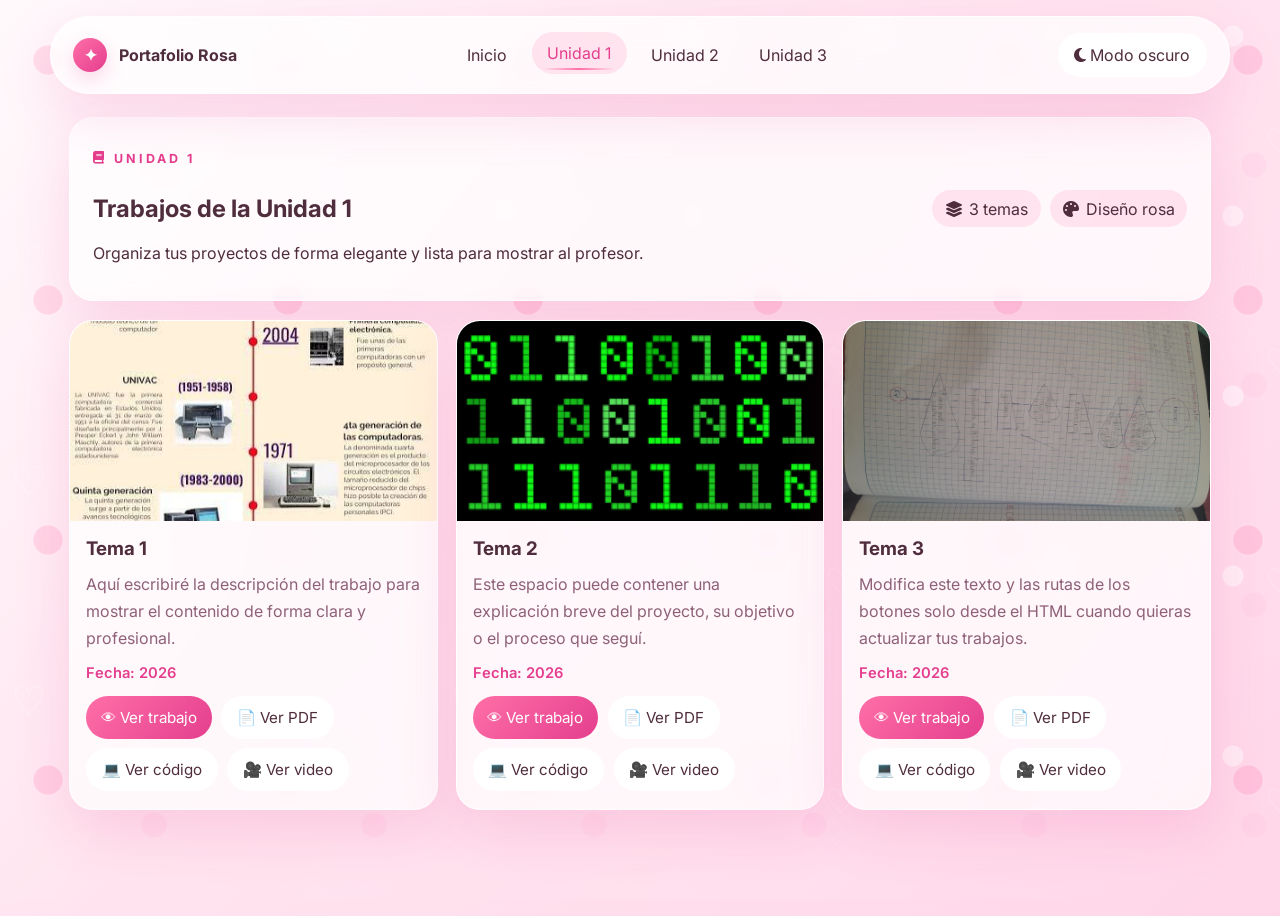
==== commit d5dc1648: "cambio" ====
--- a/unidad1.html
+++ b/unidad1.html
@@ -37,7 +37,7 @@
 
       <section class="work-grid">
         <article class="work-card glass reveal">
-          <img class="work-image" src="imagenes/perfil.jpeg" alt="Tema 1" />
+          <img class="work-image" src="imagenes/historia.jpg" alt="Tema 1" />
           <div class="work-body">
             <h3>Tema 1</h3>
             <p>Aquí escribiré la descripción del trabajo para mostrar el contenido de forma clara y profesional.</p>
@@ -52,7 +52,7 @@
         </article>
 
         <article class="work-card glass reveal">
-          <img class="work-image" src="imagenes/perfil.jpeg" alt="Tema 2" />
+          <img class="work-image" src="imagenes/Binario_cropped.png" alt="Tema 2" />
           <div class="work-body">
             <h3>Tema 2</h3>
             <p>Este espacio puede contener una explicación breve del proyecto, su objetivo o el proceso que seguí.</p>
@@ -67,7 +67,7 @@
         </article>
 
         <article class="work-card glass reveal">
-          <img class="work-image" src="imagenes/perfil.jpeg" alt="Tema 3" />
+          <img class="work-image" src="imagenes/actividad3.jpg" alt="Tema 3" />
           <div class="work-body">
             <h3>Tema 3</h3>
             <p>Modifica este texto y las rutas de los botones solo desde el HTML cuando quieras actualizar tus trabajos.</p>
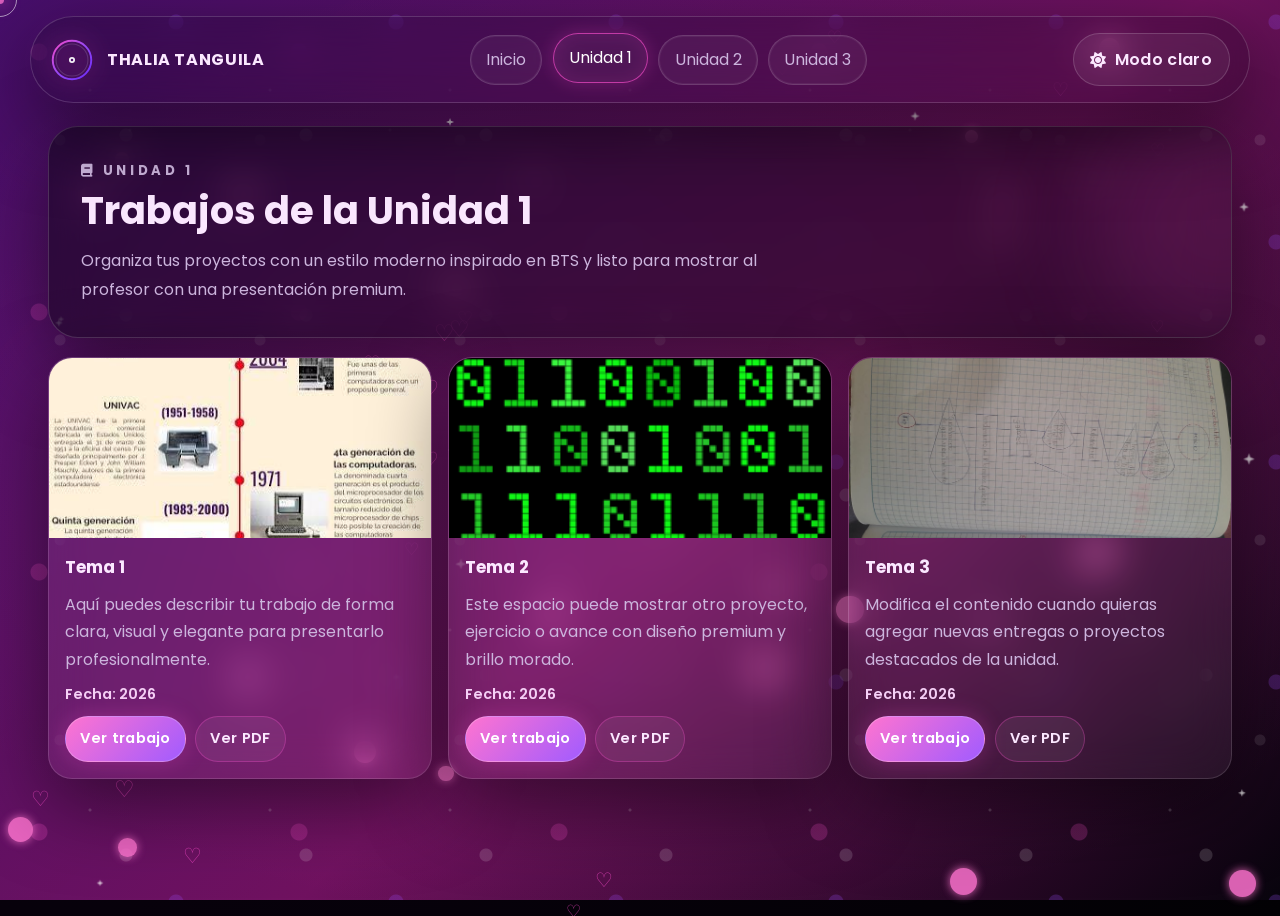
==== commit 49c8990b: "bhj" ====
--- a/unidad1.html
+++ b/unidad1.html
@@ -3,87 +3,82 @@
   <head>
     <meta charset="UTF-8" />
     <meta name="viewport" content="width=device-width, initial-scale=1.0" />
-    <title>Unidad 1 | Portafolio Rosa</title>
+    <title>Unidad 1 | Portafolio BTS</title>
     <link rel="preconnect" href="https://fonts.googleapis.com" />
     <link rel="preconnect" href="https://fonts.gstatic.com" crossorigin />
-    <link href="https://fonts.googleapis.com/css2?family=Inter:wght@300;400;500;600;700;800&display=swap" rel="stylesheet" />
+    <link href="https://fonts.googleapis.com/css2?family=Poppins:wght@300;400;500;600;700;800&family=Montserrat:wght@500;600;700&family=Outfit:wght@400;500;600;700&family=Space+Grotesk:wght@400;500;700&display=swap" rel="stylesheet" />
     <link rel="stylesheet" href="https://cdnjs.cloudflare.com/ajax/libs/font-awesome/6.5.2/css/all.min.css" crossorigin="anonymous" referrerpolicy="no-referrer" />
-    <link rel="stylesheet" href="css/estilos.css" />
+    <link rel="stylesheet" href="style.css" />
   </head>
   <body>
-    <header class="topbar glass">
-      <a class="brand" href="index.html"><span>✦</span><strong>Portafolio Rosa</strong></a>
-      <nav class="nav-links">
-        <a href="index.html">Inicio</a>
-        <a href="unidad1.html" class="active">Unidad 1</a>
-        <a href="unidad2.html">Unidad 2</a>
-        <a href="unidad3.html">Unidad 3</a>
-      </nav>
-      <button id="themeToggle" class="ghost-btn"><i class="fa-solid fa-moon"></i> Modo oscuro</button>
-    </header>
+    <div class="site-shell">
+      <header class="topbar glass">
+        <a class="brand" href="index.html">
+          <img src="imagenes/bts-logo.svg" alt="Logo BTS" />
+          <strong>Thalia Tanguila</strong>
+        </a>
+        <nav class="nav-links">
+          <a href="index.html">Inicio</a>
+          <a href="unidad1.html" class="active">Unidad 1</a>
+          <a href="unidad2.html">Unidad 2</a>
+          <a href="unidad3.html">Unidad 3</a>
+        </nav>
+        <button id="themeToggle" class="ghost-btn"><i class="fa-solid fa-moon"></i> Modo oscuro</button>
+      </header>
 
-    <main class="container">
-      <section class="page-hero glass reveal">
-        <div>
-          <p class="eyebrow"><i class="fa-solid fa-book"></i> Unidad 1</p>
-          <h1>Trabajos de la Unidad 1</h1>
-          <p>Organiza tus proyectos de forma elegante y lista para mostrar al profesor.</p>
-        </div>
-        <div class="hero-badges">
-          <span class="chip"><i class="fa-solid fa-layer-group"></i> 3 temas</span>
-          <span class="chip"><i class="fa-solid fa-palette"></i> Diseño rosa</span>
-        </div>
-      </section>
+      <main class="container">
+        <section class="page-hero glass reveal">
+          <div>
+            <p class="eyebrow"><i class="fa-solid fa-book"></i> Unidad 1</p>
+            <h1>Trabajos de la Unidad 1</h1>
+            <p>Organiza tus proyectos con un estilo moderno inspirado en BTS y listo para mostrar al profesor con una presentación premium.</p>
+          </div>
+        </section>
 
-      <section class="work-grid">
-        <article class="work-card glass reveal">
-          <img class="work-image" src="imagenes/historia.jpg" alt="Tema 1" />
-          <div class="work-body">
-            <h3>Tema 1</h3>
-            <p>Aquí escribiré la descripción del trabajo para mostrar el contenido de forma clara y profesional.</p>
-            <div class="work-meta"><span>Fecha: 2026</span></div>
-            <div class="work-actions">
-              <a class="btn small primary action-link" href="trabajos/plantilla.html">👁 Ver trabajo</a>
-              <a class="btn small secondary action-link" href="pdf/plantilla.pdf">📄 Ver PDF</a>
-              <a class="btn small secondary action-link" href="https://github.com/" target="_blank" rel="noopener">💻 Ver código</a>
-              <a class="btn small secondary action-link" href="videos/plantilla.mp4">🎥 Ver video</a>
+        <section class="work-grid">
+          <article class="work-card glass reveal">
+            <img src="imagenes/historia.jpg" alt="Tema 1" />
+            <div class="work-body">
+              <h3>Tema 1</h3>
+              <p>Aquí puedes describir tu trabajo de forma clara, visual y elegante para presentarlo profesionalmente.</p>
+              <div class="work-meta"><span>Fecha: 2026</span></div>
+              <div class="work-actions">
+                <a class="btn btn-primary" href="trabajos/plantilla.html">Ver trabajo</a>
+                <a class="btn btn-secondary" href="pdf/HISTORIAPSD.pdf">Ver PDF</a>
+              </div>
             </div>
-          </div>
-        </article>
+          </article>
 
-        <article class="work-card glass reveal">
-          <img class="work-image" src="imagenes/Binario_cropped.png" alt="Tema 2" />
-          <div class="work-body">
-            <h3>Tema 2</h3>
-            <p>Este espacio puede contener una explicación breve del proyecto, su objetivo o el proceso que seguí.</p>
-            <div class="work-meta"><span>Fecha: 2026</span></div>
-            <div class="work-actions">
-              <a class="btn small primary action-link" href="trabajos/plantilla.html">👁 Ver trabajo</a>
-              <a class="btn small secondary action-link" href="pdf/plantilla.pdf">📄 Ver PDF</a>
-              <a class="btn small secondary action-link" href="https://github.com/" target="_blank" rel="noopener">💻 Ver código</a>
-              <a class="btn small secondary action-link" href="videos/plantilla.mp4">🎥 Ver video</a>
+          <article class="work-card glass reveal">
+            <img src="imagenes/Binario_cropped.png" alt="Tema 2" />
+            <div class="work-body">
+              <h3>Tema 2</h3>
+              <p>Este espacio puede mostrar otro proyecto, ejercicio o avance con diseño premium y brillo morado.</p>
+              <div class="work-meta"><span>Fecha: 2026</span></div>
+              <div class="work-actions">
+                <a class="btn btn-primary" href="trabajos/plantilla.html">Ver trabajo</a>
+                <a class="btn btn-secondary" href="pdf/plantilla.pdf">Ver PDF</a>
+              </div>
             </div>
-          </div>
-        </article>
+          </article>
 
-        <article class="work-card glass reveal">
-          <img class="work-image" src="imagenes/actividad3.jpg" alt="Tema 3" />
-          <div class="work-body">
-            <h3>Tema 3</h3>
-            <p>Modifica este texto y las rutas de los botones solo desde el HTML cuando quieras actualizar tus trabajos.</p>
-            <div class="work-meta"><span>Fecha: 2026</span></div>
-            <div class="work-actions">
-              <a class="btn small primary action-link" href="trabajos/plantilla.html">👁 Ver trabajo</a>
-              <a class="btn small secondary action-link" href="pdf/plantilla.pdf">📄 Ver PDF</a>
-              <a class="btn small secondary action-link" href="https://github.com/" target="_blank" rel="noopener">💻 Ver código</a>
-              <a class="btn small secondary action-link" href="videos/plantilla.mp4">🎥 Ver video</a>
+          <article class="work-card glass reveal">
+            <img src="imagenes/actividad3.jpg" alt="Tema 3" />
+            <div class="work-body">
+              <h3>Tema 3</h3>
+              <p>Modifica el contenido cuando quieras agregar nuevas entregas o proyectos destacados de la unidad.</p>
+              <div class="work-meta"><span>Fecha: 2026</span></div>
+              <div class="work-actions">
+                <a class="btn btn-primary" href="trabajos/plantilla.html">Ver trabajo</a>
+                <a class="btn btn-secondary" href="pdf/plantilla.pdf">Ver PDF</a>
+              </div>
             </div>
-          </div>
-        </article>
-      </section>
-    </main>
+          </article>
+        </section>
+      </main>
+    </div>
 
     <button id="backToTop" class="back-top"><i class="fa-solid fa-arrow-up"></i></button>
-    <script src="js/script.js"></script>
+    <script src="script.js"></script>
   </body>
 </html>
--- a/style.css
+++ b/style.css
@@ -0,0 +1,810 @@
+/* =========================
+   BTS-inspired premium portfolio
+   ========================= */
+
+:root {
+  --bg: radial-gradient(circle at top left, #3b0f53 0%, #1b0724 35%, #08010f 100%);
+  --bg-2: linear-gradient(135deg, rgba(121, 31, 166, 0.9) 0%, rgba(255, 41, 171, 0.85) 50%, rgba(32, 8, 54, 0.95) 100%);
+  --panel: rgba(13, 6, 28, 0.38);
+  --panel-strong: rgba(22, 10, 42, 0.72);
+  --text: #f9e3ff;
+  --muted: #d7b7ed;
+  --line: rgba(255, 255, 255, 0.18);
+  --accent: #ff4fcf;
+  --accent-2: #9b4dff;
+  --accent-3: #6d2cff;
+  --shadow: 0 22px 60px rgba(0, 0, 0, 0.34);
+  --glow: 0 0 22px rgba(255, 79, 207, 0.45);
+}
+
+body.theme-dark {
+  --bg: radial-gradient(circle at top left, #16051f 0%, #09010e 40%, #020104 100%);
+  --bg-2: linear-gradient(135deg, rgba(73, 15, 112, 0.95) 0%, rgba(124, 20, 105, 0.9) 55%, rgba(8, 4, 13, 0.98) 100%);
+  --panel: rgba(6, 3, 14, 0.5);
+  --panel-strong: rgba(13, 6, 24, 0.76);
+  --text: #fbe8ff;
+  --muted: #ccb5dd;
+  --line: rgba(255, 255, 255, 0.16);
+  --accent: #ff74d0;
+  --accent-2: #a15bff;
+  --accent-3: #4d15af;
+  --shadow: 0 24px 80px rgba(0, 0, 0, 0.5);
+  --glow: 0 0 28px rgba(255, 116, 208, 0.45);
+}
+
+* {
+  box-sizing: border-box;
+  margin: 0;
+  padding: 0;
+}
+
+html {
+  scroll-behavior: smooth;
+}
+
+body {
+  font-family: 'Poppins', 'Montserrat', 'Segoe UI', sans-serif;
+  color: var(--text);
+  background: var(--bg);
+  min-height: 100vh;
+  overflow-x: hidden;
+  position: relative;
+  transition: background 0.5s ease, color 0.5s ease;
+  cursor: none;
+}
+
+body::before,
+body::after {
+  content: '';
+  position: fixed;
+  inset: 0;
+  pointer-events: none;
+  z-index: 0;
+}
+
+body::before {
+  background:
+    radial-gradient(circle at 15% 20%, rgba(255, 79, 207, 0.24) 0 8px, transparent 9px),
+    radial-gradient(circle at 80% 10%, rgba(155, 77, 255, 0.24) 0 7px, transparent 8px),
+    radial-gradient(circle at 70% 75%, rgba(255, 255, 255, 0.15) 0 6px, transparent 7px),
+    radial-gradient(circle at 30% 70%, rgba(255, 255, 255, 0.1) 0 5px, transparent 6px),
+    radial-gradient(1200px 700px at 50% 50%, rgba(255, 79, 207, 0.12), transparent 70%),
+    var(--bg-2);
+  background-size: 260px 260px, 220px 220px, 180px 180px, 200px 200px, auto, auto;
+  animation: drift 22s linear infinite;
+}
+
+body::after {
+  background-image:
+    radial-gradient(circle, rgba(255,255,255,0.85) 0 1px, transparent 2px),
+    radial-gradient(circle, rgba(255,255,255,0.6) 0 1px, transparent 2px);
+  background-size: 180px 180px, 260px 260px;
+  opacity: 0.22;
+  mix-blend-mode: screen;
+  animation: twinkle 8s linear infinite;
+}
+
+body .cursor-dot,
+body .cursor-ring {
+  position: fixed;
+  left: 0;
+  top: 0;
+  pointer-events: none;
+  border-radius: 999px;
+  transform: translate(-50%, -50%);
+  z-index: 90;
+}
+
+body .cursor-dot {
+  width: 8px;
+  height: 8px;
+  background: var(--accent);
+  box-shadow: 0 0 16px var(--accent);
+}
+
+body .cursor-ring {
+  width: 34px;
+  height: 34px;
+  border: 1px solid rgba(255,255,255,0.55);
+  backdrop-filter: blur(10px);
+  transition: width 0.2s ease, height 0.2s ease, border-color 0.2s ease;
+}
+
+body .cursor-ring.is-active {
+  width: 56px;
+  height: 56px;
+  border-color: var(--accent);
+  box-shadow: 0 0 18px rgba(255, 79, 207, 0.4);
+}
+
+body .particle,
+body .spark,
+body .heart {
+  position: fixed;
+  pointer-events: none;
+  z-index: 1;
+  opacity: 0.85;
+}
+
+body .particle {
+  width: 6px;
+  height: 6px;
+  border-radius: 50%;
+  background: var(--accent);
+  box-shadow: 0 0 10px var(--accent);
+  animation: floatParticle 8s linear infinite;
+}
+
+body .spark {
+  width: 8px;
+  height: 8px;
+  background: rgba(255,255,255,0.9);
+  clip-path: polygon(50% 0%, 61% 35%, 100% 50%, 61% 65%, 50% 100%, 39% 65%, 0% 50%, 39% 35%);
+  animation: sparkle 2.4s ease-in-out infinite;
+}
+
+body .heart {
+  font-size: 1rem;
+  color: rgba(255, 79, 207, 0.8);
+  animation: floatHeart 5s ease-in-out infinite;
+}
+
+img {
+  max-width: 100%;
+  display: block;
+}
+
+a {
+  color: inherit;
+  text-decoration: none;
+}
+
+button,
+input,
+textarea,
+select {
+  font: inherit;
+}
+
+button {
+  cursor: none;
+}
+
+.glass {
+  background: var(--panel);
+  border: 1px solid var(--line);
+  backdrop-filter: blur(20px);
+  -webkit-backdrop-filter: blur(20px);
+  box-shadow: var(--shadow);
+}
+
+.site-shell {
+  position: relative;
+  z-index: 2;
+}
+
+.topbar {
+  position: sticky;
+  top: 1rem;
+  z-index: 60;
+  max-width: 1220px;
+  margin: 1rem auto 1.4rem;
+  padding: 1rem 1.2rem;
+  border-radius: 999px;
+  display: flex;
+  justify-content: space-between;
+  align-items: center;
+  gap: 1rem;
+  background: rgba(7, 3, 16, 0.24);
+  border: 1px solid rgba(255, 255, 255, 0.16);
+  backdrop-filter: blur(18px);
+  -webkit-backdrop-filter: blur(18px);
+}
+
+.brand {
+  display: inline-flex;
+  align-items: center;
+  gap: 0.8rem;
+  font-weight: 700;
+  letter-spacing: 0.04em;
+  text-transform: uppercase;
+}
+
+.brand img {
+  width: 44px;
+  height: 44px;
+  border-radius: 50%;
+  filter: drop-shadow(0 0 12px rgba(255, 79, 207, 0.7));
+  transition: transform 0.25s ease, filter 0.25s ease;
+}
+
+.brand:hover img {
+  transform: scale(1.08) rotate(-6deg);
+  filter: drop-shadow(0 0 22px rgba(255, 79, 207, 0.95));
+}
+
+.nav-links {
+  display: flex;
+  flex-wrap: wrap;
+  gap: 0.65rem;
+}
+
+.nav-links a,
+.btn,
+.ghost-btn {
+  position: relative;
+  overflow: hidden;
+  transition: transform 0.25s ease, box-shadow 0.25s ease, border-color 0.25s ease, background 0.25s ease;
+}
+
+.nav-links a {
+  display: inline-flex;
+  align-items: center;
+  justify-content: center;
+  padding: 0.72rem 0.95rem;
+  border-radius: 999px;
+  border: 1px solid rgba(255,255,255,0.16);
+  color: var(--muted);
+  background: rgba(255,255,255,0.04);
+  box-shadow: inset 0 0 0 1px rgba(255,255,255,0.06);
+}
+
+.nav-links a:hover,
+.nav-links a.active {
+  color: white;
+  border-color: rgba(255, 79, 207, 0.65);
+  box-shadow: 0 0 18px rgba(255, 79, 207, 0.22), inset 0 0 18px rgba(255, 79, 207, 0.1);
+  transform: translateY(-2px);
+}
+
+.btn,
+.ghost-btn {
+  display: inline-flex;
+  align-items: center;
+  justify-content: center;
+  gap: 0.5rem;
+  border-radius: 999px;
+  border: 1px solid rgba(255,255,255,0.16);
+  padding: 0.82rem 1.05rem;
+  font-weight: 600;
+  letter-spacing: 0.02em;
+}
+
+.btn:hover,
+.ghost-btn:hover,
+.unit-card:hover,
+.work-card:hover {
+  transform: translateY(-3px) scale(1.01);
+  box-shadow: 0 12px 30px rgba(255, 79, 207, 0.16);
+}
+
+.btn-primary {
+  background: linear-gradient(135deg, var(--accent), var(--accent-2));
+  color: white;
+  box-shadow: 0 0 22px rgba(255, 79, 207, 0.26);
+  border-color: rgba(255,255,255,0.22);
+}
+
+.btn-secondary {
+  background: rgba(255,255,255,0.06);
+  color: var(--text);
+  border-color: rgba(255, 79, 207, 0.3);
+}
+
+.ghost-btn {
+  background: rgba(255,255,255,0.06);
+  color: var(--text);
+}
+
+.ghost-btn:hover {
+  border-color: rgba(255, 79, 207, 0.5);
+}
+
+.container {
+  max-width: 1220px;
+  margin: 0 auto;
+  padding: 0 1.15rem 4rem;
+  position: relative;
+  z-index: 2;
+}
+
+.hero {
+  display: grid;
+  grid-template-columns: 1.08fr 0.92fr;
+  gap: 1.25rem;
+  align-items: center;
+  padding: 2rem;
+  border-radius: 34px;
+  position: relative;
+  overflow: hidden;
+}
+
+.hero::before,
+.hero::after {
+  content: '';
+  position: absolute;
+  border-radius: 50%;
+  filter: blur(48px);
+  pointer-events: none;
+  animation: pulseGlow 6s ease-in-out infinite;
+}
+
+.hero::before {
+  width: 260px;
+  height: 260px;
+  background: rgba(155, 77, 255, 0.32);
+  left: -80px;
+  top: -90px;
+}
+
+.hero::after {
+  width: 240px;
+  height: 240px;
+  background: rgba(255, 79, 207, 0.2);
+  right: -90px;
+  bottom: -100px;
+}
+
+.hero-copy {
+  display: flex;
+  flex-direction: column;
+  gap: 1rem;
+}
+
+.hero-badges {
+  display: flex;
+  flex-wrap: wrap;
+  gap: 0.6rem;
+}
+
+.badge {
+  display: inline-flex;
+  align-items: center;
+  gap: 0.45rem;
+  padding: 0.5rem 0.8rem;
+  border-radius: 999px;
+  border: 1px solid rgba(255,255,255,0.16);
+  background: rgba(255,255,255,0.07);
+  color: var(--muted);
+  font-size: 0.86rem;
+}
+
+.eyebrow {
+  font-size: 0.82rem;
+  text-transform: uppercase;
+  letter-spacing: 0.28em;
+  color: var(--accent);
+  font-weight: 700;
+}
+
+.hero h1 {
+  font-size: clamp(2rem, 3.8vw, 3.4rem);
+  line-height: 1.1;
+  font-weight: 800;
+  max-width: 640px;
+}
+
+.hero h1 span {
+  color: var(--accent);
+  text-shadow: 0 0 20px rgba(255, 79, 207, 0.36);
+}
+
+.hero .career,
+.hero .career-card {
+  font-size: 1rem;
+  font-weight: 700;
+  letter-spacing: 0.24em;
+  text-transform: uppercase;
+  color: #f6d0f8;
+}
+
+.hero .intro {
+  color: var(--muted);
+  line-height: 1.8;
+  max-width: 650px;
+  font-size: 1rem;
+}
+
+.hero-actions {
+  display: flex;
+  flex-wrap: wrap;
+  gap: 0.8rem;
+  margin-top: 0.2rem;
+}
+
+.media-card {
+  position: relative;
+  display: flex;
+  justify-content: center;
+  align-items: center;
+  min-height: 440px;
+  padding: 1.1rem;
+  border-radius: 34px;
+  background: rgba(255,255,255,0.05);
+  border: 1px solid rgba(255,255,255,0.16);
+  overflow: hidden;
+}
+
+.media-card::before {
+  content: '';
+  position: absolute;
+  inset: 10%;
+  border-radius: 28px;
+  border: 1px solid rgba(255, 79, 207, 0.2);
+  box-shadow: inset 0 0 40px rgba(255, 79, 207, 0.16);
+}
+
+.profile-photo {
+  width: min(100%, 320px);
+  border-radius: 30px;
+  border: 2px solid rgba(255,255,255,0.22);
+  box-shadow: 0 0 40px rgba(255, 79, 207, 0.24);
+  object-fit: cover;
+  position: relative;
+  z-index: 2;
+  animation: floatCard 5.5s ease-in-out infinite;
+}
+
+.profile-backdrop {
+  position: absolute;
+  inset: 0;
+  background: url('imagenes/bts-logo.svg') center/contain no-repeat;
+  opacity: 0.18;
+  filter: drop-shadow(0 0 20px rgba(255, 79, 207, 0.26));
+  transform: scale(1.04);
+  animation: rotateSlow 12s linear infinite;
+}
+
+.section-head {
+  display: flex;
+  justify-content: space-between;
+  align-items: end;
+  gap: 1rem;
+  flex-wrap: wrap;
+  margin-bottom: 1rem;
+}
+
+.section-head h2 {
+  font-size: 1.25rem;
+  font-weight: 700;
+}
+
+.section-head p {
+  color: var(--muted);
+}
+
+.unit-grid {
+  display: grid;
+  grid-template-columns: repeat(3, minmax(0, 1fr));
+  gap: 1rem;
+  margin-top: 1.1rem;
+}
+
+.unit-card {
+  display: flex;
+  flex-direction: column;
+  border-radius: 24px;
+  overflow: hidden;
+  padding: 0;
+  border: 1px solid rgba(255,255,255,0.16);
+  background: linear-gradient(145deg, rgba(255,255,255,0.06), rgba(255,79,207,0.08));
+  box-shadow: var(--shadow);
+  position: relative;
+}
+
+.unit-card::before {
+  content: '';
+  position: absolute;
+  inset: 0;
+  background: linear-gradient(140deg, rgba(255, 79, 207, 0.2), transparent 55%);
+  pointer-events: none;
+}
+
+.unit-card img {
+  width: 100%;
+  height: 165px;
+  object-fit: cover;
+  display: block;
+}
+
+.unit-card .unit-body {
+  padding: 1rem;
+  display: flex;
+  flex-direction: column;
+  gap: 0.6rem;
+}
+
+.unit-card h3 {
+  font-size: 1.05rem;
+  font-weight: 700;
+}
+
+.unit-card p {
+  color: var(--muted);
+  line-height: 1.7;
+  font-size: 0.95rem;
+}
+
+.unit-card .btn {
+  width: fit-content;
+  margin-top: 0.2rem;
+}
+
+.about-grid {
+  display: grid;
+  grid-template-columns: 1fr 1fr;
+  gap: 1rem;
+  margin-top: 1.2rem;
+}
+
+.card {
+  border-radius: 24px;
+  padding: 1.25rem;
+  background: rgba(255,255,255,0.05);
+  border: 1px solid rgba(255,255,255,0.12);
+  position: relative;
+  overflow: hidden;
+}
+
+.card::before {
+  content: '';
+  position: absolute;
+  inset: 0;
+  background: linear-gradient(135deg, rgba(255, 79, 207, 0.1), transparent 70%);
+  pointer-events: none;
+}
+
+.card h3 {
+  margin-bottom: 0.4rem;
+  font-size: 1.02rem;
+}
+
+.card p,
+.card li {
+  color: var(--muted);
+  line-height: 1.8;
+}
+
+.card ul {
+  margin-top: 0.6rem;
+  padding-left: 1rem;
+}
+
+.page-hero {
+  padding: 2rem;
+  border-radius: 30px;
+  margin-bottom: 1.2rem;
+  position: relative;
+  overflow: hidden;
+}
+
+.page-hero::after {
+  content: '';
+  position: absolute;
+  inset: auto -10% -8% auto;
+  width: 260px;
+  height: 260px;
+  background: rgba(255,79,207,0.16);
+  border-radius: 50%;
+  filter: blur(50px);
+}
+
+.page-hero h1 {
+  font-size: clamp(1.8rem, 3vw, 2.6rem);
+  margin-bottom: 0.5rem;
+}
+
+.page-hero p {
+  color: var(--muted);
+  line-height: 1.8;
+  max-width: 720px;
+}
+
+.work-grid {
+  display: grid;
+  grid-template-columns: repeat(3, minmax(0, 1fr));
+  gap: 1rem;
+}
+
+.work-card {
+  border-radius: 24px;
+  overflow: hidden;
+  background: rgba(255,255,255,0.05);
+  border: 1px solid rgba(255,255,255,0.14);
+  box-shadow: var(--shadow);
+}
+
+.work-card img {
+  width: 100%;
+  height: 180px;
+  object-fit: cover;
+}
+
+.work-body {
+  padding: 1rem;
+  display: flex;
+  flex-direction: column;
+  gap: 0.7rem;
+}
+
+.work-body h3 {
+  font-size: 1.06rem;
+}
+
+.work-body p {
+  color: var(--muted);
+  line-height: 1.7;
+}
+
+.work-meta {
+  font-size: 0.9rem;
+  color: #f5d0f6;
+  font-weight: 600;
+}
+
+.work-actions {
+  display: flex;
+  flex-wrap: wrap;
+  gap: 0.6rem;
+}
+
+.work-actions .btn {
+  padding: 0.7rem 0.88rem;
+  font-size: 0.92rem;
+}
+
+.page-two .page-hero {
+  background: linear-gradient(120deg, rgba(119, 40, 255, 0.2), rgba(255,79,207,0.1));
+}
+
+.page-three .page-hero {
+  background: linear-gradient(120deg, rgba(255,79,207,0.16), rgba(109, 44, 255, 0.16));
+}
+
+.footer {
+  margin-top: 2.5rem;
+  padding: 2rem 1.25rem 2.6rem;
+  position: relative;
+  z-index: 2;
+}
+
+.footer-card {
+  max-width: 1220px;
+  margin: 0 auto;
+  border-radius: 30px;
+  padding: 1.5rem;
+  display: flex;
+  justify-content: space-between;
+  align-items: center;
+  gap: 1rem;
+  flex-wrap: wrap;
+  background: rgba(255,255,255,0.05);
+  border: 1px solid rgba(255,255,255,0.12);
+  box-shadow: var(--shadow);
+}
+
+.footer-brand {
+  display: flex;
+  align-items: center;
+  gap: 0.8rem;
+  font-weight: 700;
+}
+
+.footer-brand img {
+  width: 44px;
+  height: 44px;
+  border-radius: 50%;
+  filter: drop-shadow(0 0 12px rgba(255,79,207,0.6));
+}
+
+.footer-links {
+  display: flex;
+  flex-wrap: wrap;
+  gap: 0.8rem;
+  color: var(--muted);
+}
+
+.back-top {
+  position: fixed;
+  right: 1rem;
+  bottom: 1rem;
+  width: 50px;
+  height: 50px;
+  border-radius: 50%;
+  border: none;
+  color: white;
+  background: linear-gradient(135deg, var(--accent), var(--accent-2));
+  box-shadow: 0 0 24px rgba(255,79,207,0.24);
+  opacity: 0;
+  pointer-events: none;
+  transition: opacity 0.3s ease, transform 0.3s ease;
+  z-index: 80;
+}
+
+.back-top.show {
+  opacity: 1;
+  pointer-events: auto;
+}
+
+.reveal {
+  opacity: 0;
+  transform: translateY(24px);
+  transition: opacity 0.8s ease, transform 0.8s ease;
+}
+
+.reveal.is-visible {
+  opacity: 1;
+  transform: translateY(0);
+}
+
+@keyframes drift {
+  from { transform: translate3d(0,0,0); }
+  to { transform: translate3d(24px, -18px, 0); }
+}
+
+@keyframes twinkle {
+  0%, 100% { transform: scale(1); opacity: 0.2; }
+  50% { transform: scale(1.03); opacity: 0.3; }
+}
+
+@keyframes pulseGlow {
+  0%, 100% { transform: scale(1); opacity: 0.95; }
+  50% { transform: scale(1.08); opacity: 0.7; }
+}
+
+@keyframes floatCard {
+  0%, 100% { transform: translateY(0); }
+  50% { transform: translateY(-8px); }
+}
+
+@keyframes rotateSlow {
+  from { transform: rotate(0deg) scale(1.04); }
+  to { transform: rotate(360deg) scale(1.04); }
+}
+
+@keyframes sparkle {
+  0%, 100% { transform: scale(0.8); opacity: 0.7; }
+  50% { transform: scale(1.2); opacity: 1; }
+}
+
+@keyframes floatParticle {
+  0% { transform: translate3d(0, 0, 0); }
+  50% { transform: translate3d(12px, -20px, 0); }
+  100% { transform: translate3d(0, -40px, 0); }
+}
+
+@keyframes floatHeart {
+  0%, 100% { transform: translateY(0) rotate(0deg); }
+  50% { transform: translateY(-18px) rotate(12deg); }
+}
+
+@media (max-width: 980px) {
+  .hero {
+    grid-template-columns: 1fr;
+  }
+  .unit-grid,
+  .work-grid,
+  .about-grid {
+    grid-template-columns: 1fr;
+  }
+}
+
+@media (max-width: 720px) {
+  .topbar {
+    border-radius: 24px;
+    flex-wrap: wrap;
+    justify-content: center;
+  }
+  .container {
+    padding: 0 0.9rem 3rem;
+  }
+  .hero,
+  .page-hero,
+  .card,
+  .footer-card {
+    padding: 1rem;
+  }
+  .hero h1 {
+    font-size: 2rem;
+  }
+}
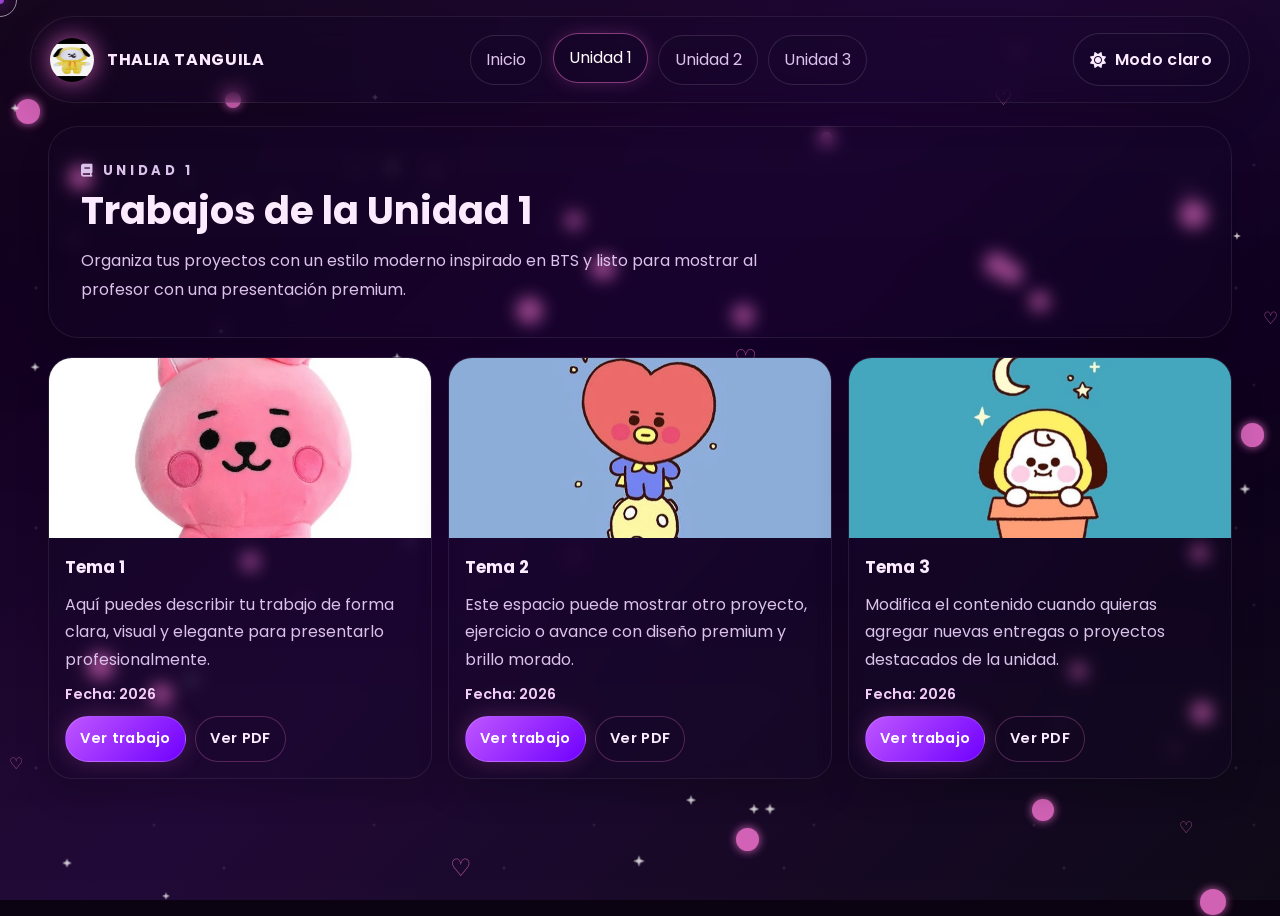
==== commit 6258e02e: "cde" ====
--- a/unidad1.html
+++ b/unidad1.html
@@ -14,7 +14,7 @@
     <div class="site-shell">
       <header class="topbar glass">
         <a class="brand" href="index.html">
-          <img src="imagenes/bts-logo.svg" alt="Logo BTS" />
+          <img src="imagenes/port4.jpg" alt="Logo BTS" />
           <strong>Thalia Tanguila</strong>
         </a>
         <nav class="nav-links">
@@ -37,7 +37,7 @@
 
         <section class="work-grid">
           <article class="work-card glass reveal">
-            <img src="imagenes/historia.jpg" alt="Tema 1" />
+            <img src="imagenes/portt3.webp" alt="Tema 1" />
             <div class="work-body">
               <h3>Tema 1</h3>
               <p>Aquí puedes describir tu trabajo de forma clara, visual y elegante para presentarlo profesionalmente.</p>
@@ -50,7 +50,7 @@
           </article>
 
           <article class="work-card glass reveal">
-            <img src="imagenes/Binario_cropped.png" alt="Tema 2" />
+            <img src="imagenes/port1.jpg" alt="Tema 2" />
             <div class="work-body">
               <h3>Tema 2</h3>
               <p>Este espacio puede mostrar otro proyecto, ejercicio o avance con diseño premium y brillo morado.</p>
@@ -63,7 +63,7 @@
           </article>
 
           <article class="work-card glass reveal">
-            <img src="imagenes/actividad3.jpg" alt="Tema 3" />
+            <img src="imagenes/port2.jpg" alt="Tema 3" />
             <div class="work-body">
               <h3>Tema 3</h3>
               <p>Modifica el contenido cuando quieras agregar nuevas entregas o proyectos destacados de la unidad.</p>
--- a/style.css
+++ b/style.css
@@ -3,33 +3,30 @@
    ========================= */
 
 :root {
-  --bg: radial-gradient(circle at top left, #3b0f53 0%, #1b0724 35%, #08010f 100%);
-  --bg-2: linear-gradient(135deg, rgba(121, 31, 166, 0.9) 0%, rgba(255, 41, 171, 0.85) 50%, rgba(32, 8, 54, 0.95) 100%);
-  --panel: rgba(13, 6, 28, 0.38);
-  --panel-strong: rgba(22, 10, 42, 0.72);
-  --text: #f9e3ff;
-  --muted: #d7b7ed;
-  --line: rgba(255, 255, 255, 0.18);
-  --accent: #ff4fcf;
-  --accent-2: #9b4dff;
-  --accent-3: #6d2cff;
-  --shadow: 0 22px 60px rgba(0, 0, 0, 0.34);
-  --glow: 0 0 22px rgba(255, 79, 207, 0.45);
+  --bg-color: #160020;
+  --bg-image: url('https://images.unsplash.com/photo-1493225457124-a3eb161ffa5f?auto=format&fit=crop&w=1800&q=80');
+  --panel: rgba(20, 10, 40, 0);
+  --text: #f8e7ff;
+  --muted: #e3c8f7;
+  --line: rgba(255, 255, 255, 0.08);
+  --accent: #f472d0;
+  --accent-2: #6f00ff;
+  --accent-3: #4b0082;
+  --accent-4: #8a2be2;
+  --shadow: 0 20px 45px rgba(0, 0, 0, 0.24);
 }
 
 body.theme-dark {
-  --bg: radial-gradient(circle at top left, #16051f 0%, #09010e 40%, #020104 100%);
-  --bg-2: linear-gradient(135deg, rgba(73, 15, 112, 0.95) 0%, rgba(124, 20, 105, 0.9) 55%, rgba(8, 4, 13, 0.98) 100%);
-  --panel: rgba(6, 3, 14, 0.5);
-  --panel-strong: rgba(13, 6, 24, 0.76);
-  --text: #fbe8ff;
-  --muted: #ccb5dd;
-  --line: rgba(255, 255, 255, 0.16);
-  --accent: #ff74d0;
-  --accent-2: #a15bff;
-  --accent-3: #4d15af;
-  --shadow: 0 24px 80px rgba(0, 0, 0, 0.5);
-  --glow: 0 0 28px rgba(255, 116, 208, 0.45);
+  --bg-color: #0b0212;
+  --panel: rgba(12, 6, 24, 0.24);
+  --text: #fceaff;
+  --muted: #dbc2ea;
+  --line: rgba(255, 255, 255, 0.08);
+  --accent: #c056ff;
+  --accent-2: #6f00ff;
+  --accent-3: #2d0055;
+  --accent-4: #8a2be2;
+  --shadow: 0 20px 55px rgba(0, 0, 0, 0.35);
 }
 
 * {
@@ -45,12 +42,11 @@
 body {
   font-family: 'Poppins', 'Montserrat', 'Segoe UI', sans-serif;
   color: var(--text);
-  background: var(--bg);
+  background: var(--bg-color);
   min-height: 100vh;
   overflow-x: hidden;
   position: relative;
   transition: background 0.5s ease, color 0.5s ease;
-  cursor: none;
 }
 
 body::before,
@@ -64,24 +60,24 @@
 
 body::before {
   background:
-    radial-gradient(circle at 15% 20%, rgba(255, 79, 207, 0.24) 0 8px, transparent 9px),
-    radial-gradient(circle at 80% 10%, rgba(155, 77, 255, 0.24) 0 7px, transparent 8px),
-    radial-gradient(circle at 70% 75%, rgba(255, 255, 255, 0.15) 0 6px, transparent 7px),
-    radial-gradient(circle at 30% 70%, rgba(255, 255, 255, 0.1) 0 5px, transparent 6px),
-    radial-gradient(1200px 700px at 50% 50%, rgba(255, 79, 207, 0.12), transparent 70%),
-    var(--bg-2);
-  background-size: 260px 260px, 220px 220px, 180px 180px, 200px 200px, auto, auto;
-  animation: drift 22s linear infinite;
+    linear-gradient(135deg, rgba(22, 0, 32, 0.74) 0%, rgba(45, 0, 85, 0.58) 45%, rgba(7, 2, 18, 0.82) 100%),
+    var(--bg-image);
+  background-size: cover;
+  background-position: center;
+  background-repeat: no-repeat;
+  background-attachment: fixed;
+  filter: saturate(1.15) brightness(0.74);
 }
 
 body::after {
-  background-image:
-    radial-gradient(circle, rgba(255,255,255,0.85) 0 1px, transparent 2px),
-    radial-gradient(circle, rgba(255,255,255,0.6) 0 1px, transparent 2px);
-  background-size: 180px 180px, 260px 260px;
-  opacity: 0.22;
-  mix-blend-mode: screen;
-  animation: twinkle 8s linear infinite;
+  background:
+    radial-gradient(circle at 15% 20%, rgba(255, 255, 255, 0.14) 0 1px, transparent 2px),
+    radial-gradient(circle at 80% 10%, rgba(255, 255, 255, 0.12) 0 1px, transparent 2px),
+    radial-gradient(circle at 70% 75%, rgba(255, 255, 255, 0.1) 0 1px, transparent 2px),
+    linear-gradient(180deg, rgba(255,255,255,0.04), transparent 35%, rgba(255,255,255,0.06));
+  background-size: 240px 240px, 280px 280px, 220px 220px, auto;
+  opacity: 0.7;
+  animation: shimmer 12s linear infinite;
 }
 
 body .cursor-dot,
@@ -105,7 +101,7 @@
 body .cursor-ring {
   width: 34px;
   height: 34px;
-  border: 1px solid rgba(255,255,255,0.55);
+  border: 1px solid rgba(255, 255, 255, 0.55);
   backdrop-filter: blur(10px);
   transition: width 0.2s ease, height 0.2s ease, border-color 0.2s ease;
 }
@@ -114,7 +110,7 @@
   width: 56px;
   height: 56px;
   border-color: var(--accent);
-  box-shadow: 0 0 18px rgba(255, 79, 207, 0.4);
+  box-shadow: 0 0 18px rgba(244, 114, 208, 0.35);
 }
 
 body .particle,
@@ -130,22 +126,22 @@
   width: 6px;
   height: 6px;
   border-radius: 50%;
-  background: var(--accent);
-  box-shadow: 0 0 10px var(--accent);
+  background: #f472d0;
+  box-shadow: 0 0 10px #f472d0;
   animation: floatParticle 8s linear infinite;
 }
 
 body .spark {
   width: 8px;
   height: 8px;
-  background: rgba(255,255,255,0.9);
+  background: rgba(255,255,255,0.94);
   clip-path: polygon(50% 0%, 61% 35%, 100% 50%, 61% 65%, 50% 100%, 39% 65%, 0% 50%, 39% 35%);
   animation: sparkle 2.4s ease-in-out infinite;
 }
 
 body .heart {
   font-size: 1rem;
-  color: rgba(255, 79, 207, 0.8);
+  color: rgba(244, 114, 208, 0.85);
   animation: floatHeart 5s ease-in-out infinite;
 }
 
@@ -167,15 +163,15 @@
 }
 
 button {
-  cursor: none;
+  cursor: pointer;
 }
 
 .glass {
-  background: var(--panel);
-  border: 1px solid var(--line);
-  backdrop-filter: blur(20px);
-  -webkit-backdrop-filter: blur(20px);
-  box-shadow: var(--shadow);
+  background: rgba(20, 10, 40, 0.25);
+  backdrop-filter: blur(8px);
+  -webkit-backdrop-filter: blur(8px);
+  border: 1px solid rgba(255, 255, 255, 0.08);
+  box-shadow: 0 12px 35px rgba(0, 0, 0, 0.18);
 }
 
 .site-shell {
@@ -195,10 +191,10 @@
   justify-content: space-between;
   align-items: center;
   gap: 1rem;
-  background: rgba(7, 3, 16, 0.24);
-  border: 1px solid rgba(255, 255, 255, 0.16);
-  backdrop-filter: blur(18px);
-  -webkit-backdrop-filter: blur(18px);
+  background: rgba(20, 10, 40, 0.18);
+  backdrop-filter: blur(10px);
+  -webkit-backdrop-filter: blur(10px);
+  border: 1px solid rgba(255, 255, 255, 0.08);
 }
 
 .brand {
@@ -214,13 +210,13 @@
   width: 44px;
   height: 44px;
   border-radius: 50%;
-  filter: drop-shadow(0 0 12px rgba(255, 79, 207, 0.7));
+  filter: drop-shadow(0 0 12px rgba(244, 114, 208, 0.75));
   transition: transform 0.25s ease, filter 0.25s ease;
 }
 
 .brand:hover img {
   transform: scale(1.08) rotate(-6deg);
-  filter: drop-shadow(0 0 22px rgba(255, 79, 207, 0.95));
+  filter: drop-shadow(0 0 22px rgba(244, 114, 208, 0.95));
 }
 
 .nav-links {
@@ -243,17 +239,16 @@
   justify-content: center;
   padding: 0.72rem 0.95rem;
   border-radius: 999px;
-  border: 1px solid rgba(255,255,255,0.16);
-  color: var(--muted);
-  background: rgba(255,255,255,0.04);
-  box-shadow: inset 0 0 0 1px rgba(255,255,255,0.06);
+  border: 1px solid rgba(255, 255, 255, 0.12);
+  color: var(--muted);
+  background: rgba(20, 10, 40, 0.16);
 }
 
 .nav-links a:hover,
 .nav-links a.active {
   color: white;
-  border-color: rgba(255, 79, 207, 0.65);
-  box-shadow: 0 0 18px rgba(255, 79, 207, 0.22), inset 0 0 18px rgba(255, 79, 207, 0.1);
+  border-color: rgba(244, 114, 208, 0.5);
+  box-shadow: 0 0 18px rgba(244, 114, 208, 0.2);
   transform: translateY(-2px);
 }
 
@@ -264,7 +259,7 @@
   justify-content: center;
   gap: 0.5rem;
   border-radius: 999px;
-  border: 1px solid rgba(255,255,255,0.16);
+  border: 1px solid rgba(255, 255, 255, 0.12);
   padding: 0.82rem 1.05rem;
   font-weight: 600;
   letter-spacing: 0.02em;
@@ -275,29 +270,29 @@
 .unit-card:hover,
 .work-card:hover {
   transform: translateY(-3px) scale(1.01);
-  box-shadow: 0 12px 30px rgba(255, 79, 207, 0.16);
+  box-shadow: 0 12px 30px rgba(244, 114, 208, 0.16);
 }
 
 .btn-primary {
   background: linear-gradient(135deg, var(--accent), var(--accent-2));
   color: white;
-  box-shadow: 0 0 22px rgba(255, 79, 207, 0.26);
-  border-color: rgba(255,255,255,0.22);
+  box-shadow: 0 0 22px rgba(244, 114, 208, 0.22);
+  border-color: rgba(255,255,255,0.16);
 }
 
 .btn-secondary {
-  background: rgba(255,255,255,0.06);
+  background: rgba(20, 10, 40, 0.16);
   color: var(--text);
-  border-color: rgba(255, 79, 207, 0.3);
+  border-color: rgba(244, 114, 208, 0.28);
 }
 
 .ghost-btn {
-  background: rgba(255,255,255,0.06);
+  background: rgba(20, 10, 40, 0.16);
   color: var(--text);
 }
 
 .ghost-btn:hover {
-  border-color: rgba(255, 79, 207, 0.5);
+  border-color: rgba(244, 114, 208, 0.5);
 }
 
 .container {
@@ -308,6 +303,18 @@
   z-index: 2;
 }
 
+.hero,
+.page-hero,
+.card,
+.unit-card,
+.work-card,
+.footer-card {
+  background: rgba(20, 10, 40, 0.25);
+  backdrop-filter: blur(8px);
+  -webkit-backdrop-filter: blur(8px);
+  border: 1px solid rgba(255,255,255,0.08);
+}
+
 .hero {
   display: grid;
   grid-template-columns: 1.08fr 0.92fr;
@@ -317,32 +324,7 @@
   border-radius: 34px;
   position: relative;
   overflow: hidden;
-}
-
-.hero::before,
-.hero::after {
-  content: '';
-  position: absolute;
-  border-radius: 50%;
-  filter: blur(48px);
-  pointer-events: none;
-  animation: pulseGlow 6s ease-in-out infinite;
-}
-
-.hero::before {
-  width: 260px;
-  height: 260px;
-  background: rgba(155, 77, 255, 0.32);
-  left: -80px;
-  top: -90px;
-}
-
-.hero::after {
-  width: 240px;
-  height: 240px;
-  background: rgba(255, 79, 207, 0.2);
-  right: -90px;
-  bottom: -100px;
+  box-shadow: 0 16px 40px rgba(0, 0, 0, 0.2);
 }
 
 .hero-copy {
@@ -363,8 +345,8 @@
   gap: 0.45rem;
   padding: 0.5rem 0.8rem;
   border-radius: 999px;
-  border: 1px solid rgba(255,255,255,0.16);
-  background: rgba(255,255,255,0.07);
+  border: 1px solid rgba(255,255,255,0.12);
+  background: rgba(20, 10, 40, 0.16);
   color: var(--muted);
   font-size: 0.86rem;
 }
@@ -386,7 +368,7 @@
 
 .hero h1 span {
   color: var(--accent);
-  text-shadow: 0 0 20px rgba(255, 79, 207, 0.36);
+  text-shadow: 0 0 20px rgba(244, 114, 208, 0.35);
 }
 
 .hero .career,
@@ -395,7 +377,7 @@
   font-weight: 700;
   letter-spacing: 0.24em;
   text-transform: uppercase;
-  color: #f6d0f8;
+  color: #f4d0f9;
 }
 
 .hero .intro {
@@ -420,25 +402,17 @@
   min-height: 440px;
   padding: 1.1rem;
   border-radius: 34px;
-  background: rgba(255,255,255,0.05);
-  border: 1px solid rgba(255,255,255,0.16);
+  background: transparent;
+  border: 1px solid rgba(255,255,255,0.08);
   overflow: hidden;
-}
-
-.media-card::before {
-  content: '';
-  position: absolute;
-  inset: 10%;
-  border-radius: 28px;
-  border: 1px solid rgba(255, 79, 207, 0.2);
-  box-shadow: inset 0 0 40px rgba(255, 79, 207, 0.16);
+  backdrop-filter: blur(6px);
 }
 
 .profile-photo {
   width: min(100%, 320px);
   border-radius: 30px;
-  border: 2px solid rgba(255,255,255,0.22);
-  box-shadow: 0 0 40px rgba(255, 79, 207, 0.24);
+  border: 1px solid rgba(255,255,255,0.16);
+  box-shadow: 0 0 28px rgba(244, 114, 208, 0.24), 0 22px 44px rgba(0, 0, 0, 0.26);
   object-fit: cover;
   position: relative;
   z-index: 2;
@@ -447,12 +421,10 @@
 
 .profile-backdrop {
   position: absolute;
-  inset: 0;
-  background: url('imagenes/bts-logo.svg') center/contain no-repeat;
-  opacity: 0.18;
-  filter: drop-shadow(0 0 20px rgba(255, 79, 207, 0.26));
+  inset: 12%;
+  background: radial-gradient(circle, rgba(244, 114, 208, 0.16) 0%, transparent 70%);
+  filter: blur(20px);
   transform: scale(1.04);
-  animation: rotateSlow 12s linear infinite;
 }
 
 .section-head {
@@ -486,18 +458,7 @@
   border-radius: 24px;
   overflow: hidden;
   padding: 0;
-  border: 1px solid rgba(255,255,255,0.16);
-  background: linear-gradient(145deg, rgba(255,255,255,0.06), rgba(255,79,207,0.08));
-  box-shadow: var(--shadow);
-  position: relative;
-}
-
-.unit-card::before {
-  content: '';
-  position: absolute;
-  inset: 0;
-  background: linear-gradient(140deg, rgba(255, 79, 207, 0.2), transparent 55%);
-  pointer-events: none;
+  box-shadow: 0 14px 32px rgba(0, 0, 0, 0.18);
 }
 
 .unit-card img {
@@ -540,18 +501,8 @@
 .card {
   border-radius: 24px;
   padding: 1.25rem;
-  background: rgba(255,255,255,0.05);
-  border: 1px solid rgba(255,255,255,0.12);
   position: relative;
   overflow: hidden;
-}
-
-.card::before {
-  content: '';
-  position: absolute;
-  inset: 0;
-  background: linear-gradient(135deg, rgba(255, 79, 207, 0.1), transparent 70%);
-  pointer-events: none;
 }
 
 .card h3 {
@@ -576,17 +527,7 @@
   margin-bottom: 1.2rem;
   position: relative;
   overflow: hidden;
-}
-
-.page-hero::after {
-  content: '';
-  position: absolute;
-  inset: auto -10% -8% auto;
-  width: 260px;
-  height: 260px;
-  background: rgba(255,79,207,0.16);
-  border-radius: 50%;
-  filter: blur(50px);
+  box-shadow: 0 14px 30px rgba(0, 0, 0, 0.16);
 }
 
 .page-hero h1 {
@@ -609,9 +550,7 @@
 .work-card {
   border-radius: 24px;
   overflow: hidden;
-  background: rgba(255,255,255,0.05);
-  border: 1px solid rgba(255,255,255,0.14);
-  box-shadow: var(--shadow);
+  box-shadow: 0 14px 32px rgba(0, 0, 0, 0.18);
 }
 
 .work-card img {
@@ -638,7 +577,7 @@
 
 .work-meta {
   font-size: 0.9rem;
-  color: #f5d0f6;
+  color: #f5cff8;
   font-weight: 600;
 }
 
@@ -651,14 +590,6 @@
 .work-actions .btn {
   padding: 0.7rem 0.88rem;
   font-size: 0.92rem;
-}
-
-.page-two .page-hero {
-  background: linear-gradient(120deg, rgba(119, 40, 255, 0.2), rgba(255,79,207,0.1));
-}
-
-.page-three .page-hero {
-  background: linear-gradient(120deg, rgba(255,79,207,0.16), rgba(109, 44, 255, 0.16));
 }
 
 .footer {
@@ -678,9 +609,7 @@
   align-items: center;
   gap: 1rem;
   flex-wrap: wrap;
-  background: rgba(255,255,255,0.05);
-  border: 1px solid rgba(255,255,255,0.12);
-  box-shadow: var(--shadow);
+  box-shadow: 0 14px 32px rgba(0, 0, 0, 0.18);
 }
 
 .footer-brand {
@@ -694,7 +623,7 @@
   width: 44px;
   height: 44px;
   border-radius: 50%;
-  filter: drop-shadow(0 0 12px rgba(255,79,207,0.6));
+  filter: drop-shadow(0 0 12px rgba(244, 114, 208, 0.6));
 }
 
 .footer-links {
@@ -714,7 +643,7 @@
   border: none;
   color: white;
   background: linear-gradient(135deg, var(--accent), var(--accent-2));
-  box-shadow: 0 0 24px rgba(255,79,207,0.24);
+  box-shadow: 0 0 24px rgba(244, 114, 208, 0.24);
   opacity: 0;
   pointer-events: none;
   transition: opacity 0.3s ease, transform 0.3s ease;
@@ -737,29 +666,9 @@
   transform: translateY(0);
 }
 
-@keyframes drift {
-  from { transform: translate3d(0,0,0); }
-  to { transform: translate3d(24px, -18px, 0); }
-}
-
-@keyframes twinkle {
-  0%, 100% { transform: scale(1); opacity: 0.2; }
-  50% { transform: scale(1.03); opacity: 0.3; }
-}
-
-@keyframes pulseGlow {
-  0%, 100% { transform: scale(1); opacity: 0.95; }
-  50% { transform: scale(1.08); opacity: 0.7; }
-}
-
-@keyframes floatCard {
-  0%, 100% { transform: translateY(0); }
-  50% { transform: translateY(-8px); }
-}
-
-@keyframes rotateSlow {
-  from { transform: rotate(0deg) scale(1.04); }
-  to { transform: rotate(360deg) scale(1.04); }
+@keyframes shimmer {
+  0%, 100% { transform: translate3d(0, 0, 0); }
+  50% { transform: translate3d(12px, -10px, 0); }
 }
 
 @keyframes sparkle {
@@ -776,6 +685,11 @@
 @keyframes floatHeart {
   0%, 100% { transform: translateY(0) rotate(0deg); }
   50% { transform: translateY(-18px) rotate(12deg); }
+}
+
+@keyframes floatCard {
+  0%, 100% { transform: translateY(0); }
+  50% { transform: translateY(-8px); }
 }
 
 @media (max-width: 980px) {
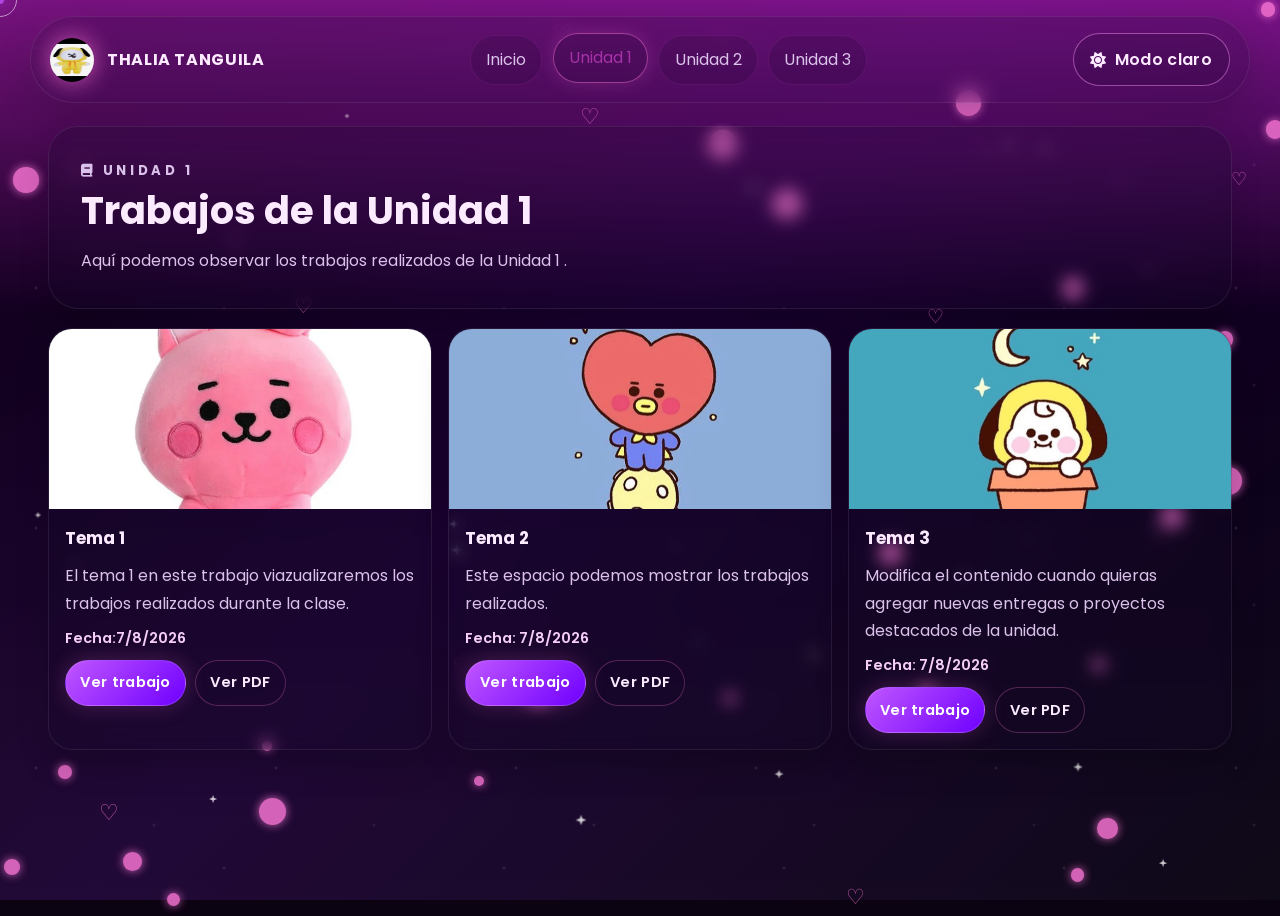
==== commit 372f2de5: "cambio" ====
--- a/unidad1.html
+++ b/unidad1.html
@@ -31,7 +31,7 @@
           <div>
             <p class="eyebrow"><i class="fa-solid fa-book"></i> Unidad 1</p>
             <h1>Trabajos de la Unidad 1</h1>
-            <p>Organiza tus proyectos con un estilo moderno inspirado en BTS y listo para mostrar al profesor con una presentación premium.</p>
+            <p>Aquí podemos  observar   los trabajos realizados de la Unidad 1 .</p>
           </div>
         </section>
 
@@ -40,8 +40,8 @@
             <img src="imagenes/portt3.webp" alt="Tema 1" />
             <div class="work-body">
               <h3>Tema 1</h3>
-              <p>Aquí puedes describir tu trabajo de forma clara, visual y elegante para presentarlo profesionalmente.</p>
-              <div class="work-meta"><span>Fecha: 2026</span></div>
+              <p>El tema 1  en este trabajo viazualizaremos los trabajos realizados durante la clase.</p>
+              <div class="work-meta"><span>Fecha:7/8/2026</span></div>
               <div class="work-actions">
                 <a class="btn btn-primary" href="trabajos/plantilla.html">Ver trabajo</a>
                 <a class="btn btn-secondary" href="pdf/HISTORIAPSD.pdf">Ver PDF</a>
@@ -53,8 +53,8 @@
             <img src="imagenes/port1.jpg" alt="Tema 2" />
             <div class="work-body">
               <h3>Tema 2</h3>
-              <p>Este espacio puede mostrar otro proyecto, ejercicio o avance con diseño premium y brillo morado.</p>
-              <div class="work-meta"><span>Fecha: 2026</span></div>
+              <p>Este espacio podemos mostrar los trabajos realizados.</p>
+              <div class="work-meta"><span>Fecha: 7/8/2026</span></div>
               <div class="work-actions">
                 <a class="btn btn-primary" href="trabajos/plantilla.html">Ver trabajo</a>
                 <a class="btn btn-secondary" href="pdf/plantilla.pdf">Ver PDF</a>
@@ -67,7 +67,7 @@
             <div class="work-body">
               <h3>Tema 3</h3>
               <p>Modifica el contenido cuando quieras agregar nuevas entregas o proyectos destacados de la unidad.</p>
-              <div class="work-meta"><span>Fecha: 2026</span></div>
+              <div class="work-meta"><span>Fecha: 7/8/2026</span></div>
               <div class="work-actions">
                 <a class="btn btn-primary" href="trabajos/plantilla.html">Ver trabajo</a>
                 <a class="btn btn-secondary" href="pdf/plantilla.pdf">Ver PDF</a>
--- a/style.css
+++ b/style.css
@@ -74,7 +74,7 @@
     radial-gradient(circle at 15% 20%, rgba(255, 255, 255, 0.14) 0 1px, transparent 2px),
     radial-gradient(circle at 80% 10%, rgba(255, 255, 255, 0.12) 0 1px, transparent 2px),
     radial-gradient(circle at 70% 75%, rgba(255, 255, 255, 0.1) 0 1px, transparent 2px),
-    linear-gradient(180deg, rgba(255,255,255,0.04), transparent 35%, rgba(255,255,255,0.06));
+    linear-gradient(180deg, rgba(226, 38, 233, 0.705), transparent 35%, rgba(255,255,255,0.06));
   background-size: 240px 240px, 280px 280px, 220px 220px, auto;
   opacity: 0.7;
   animation: shimmer 12s linear infinite;
@@ -170,7 +170,7 @@
   background: rgba(20, 10, 40, 0.25);
   backdrop-filter: blur(8px);
   -webkit-backdrop-filter: blur(8px);
-  border: 1px solid rgba(255, 255, 255, 0.08);
+  border: 1px solid rgba(224, 92, 236, 0.514);
   box-shadow: 0 12px 35px rgba(0, 0, 0, 0.18);
 }
 
@@ -239,14 +239,14 @@
   justify-content: center;
   padding: 0.72rem 0.95rem;
   border-radius: 999px;
-  border: 1px solid rgba(255, 255, 255, 0.12);
+  border: 1px solid rgba(226, 87, 219, 0.12);
   color: var(--muted);
   background: rgba(20, 10, 40, 0.16);
 }
 
 .nav-links a:hover,
 .nav-links a.active {
-  color: white;
+  color: rgba(221, 75, 214, 0.623);
   border-color: rgba(244, 114, 208, 0.5);
   box-shadow: 0 0 18px rgba(244, 114, 208, 0.2);
   transform: translateY(-2px);
@@ -259,7 +259,7 @@
   justify-content: center;
   gap: 0.5rem;
   border-radius: 999px;
-  border: 1px solid rgba(255, 255, 255, 0.12);
+  border: 1px solid rgba(226, 130, 226, 0.541);
   padding: 0.82rem 1.05rem;
   font-weight: 600;
   letter-spacing: 0.02em;
@@ -345,7 +345,7 @@
   gap: 0.45rem;
   padding: 0.5rem 0.8rem;
   border-radius: 999px;
-  border: 1px solid rgba(255,255,255,0.12);
+  border: 1px solid rgba(187, 115, 235, 0.411);
   background: rgba(20, 10, 40, 0.16);
   color: var(--muted);
   font-size: 0.86rem;
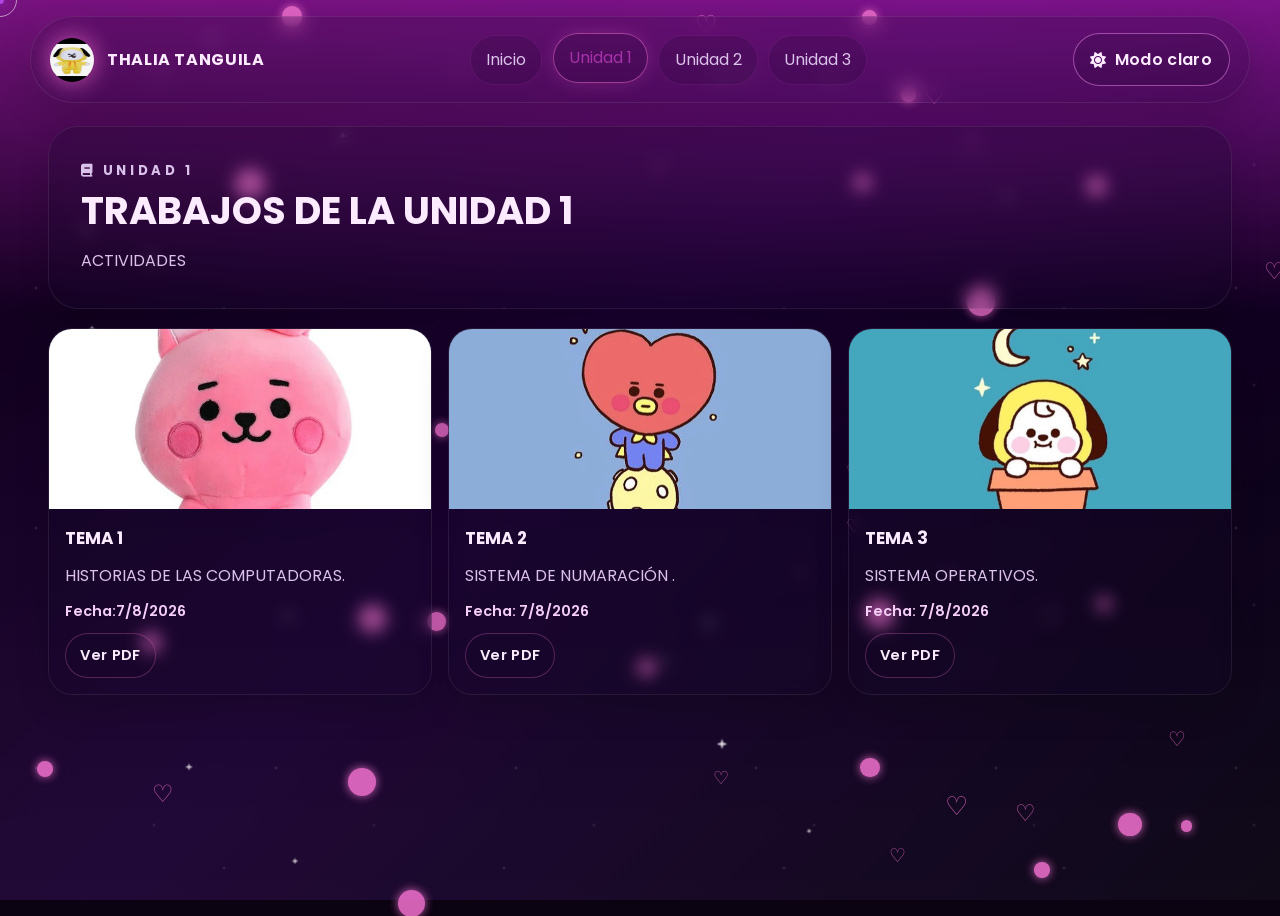
==== commit cc140555: "CAMBIO" ====
--- a/unidad1.html
+++ b/unidad1.html
@@ -3,7 +3,7 @@
   <head>
     <meta charset="UTF-8" />
     <meta name="viewport" content="width=device-width, initial-scale=1.0" />
-    <title>Unidad 1 | Portafolio BTS</title>
+    <title>UNIDAD 1</title>
     <link rel="preconnect" href="https://fonts.googleapis.com" />
     <link rel="preconnect" href="https://fonts.gstatic.com" crossorigin />
     <link href="https://fonts.googleapis.com/css2?family=Poppins:wght@300;400;500;600;700;800&family=Montserrat:wght@500;600;700&family=Outfit:wght@400;500;600;700&family=Space+Grotesk:wght@400;500;700&display=swap" rel="stylesheet" />
@@ -30,8 +30,8 @@
         <section class="page-hero glass reveal">
           <div>
             <p class="eyebrow"><i class="fa-solid fa-book"></i> Unidad 1</p>
-            <h1>Trabajos de la Unidad 1</h1>
-            <p>Aquí podemos  observar   los trabajos realizados de la Unidad 1 .</p>
+            <h1>TRABAJOS DE LA UNIDAD 1</h1>
+            <p>ACTIVIDADES</p>
           </div>
         </section>
 
@@ -39,11 +39,11 @@
           <article class="work-card glass reveal">
             <img src="imagenes/portt3.webp" alt="Tema 1" />
             <div class="work-body">
-              <h3>Tema 1</h3>
-              <p>El tema 1  en este trabajo viazualizaremos los trabajos realizados durante la clase.</p>
+              <h3>TEMA 1</h3>
+              <p>HISTORIAS DE LAS COMPUTADORAS.</p>
               <div class="work-meta"><span>Fecha:7/8/2026</span></div>
               <div class="work-actions">
-                <a class="btn btn-primary" href="trabajos/plantilla.html">Ver trabajo</a>
+           
                 <a class="btn btn-secondary" href="pdf/HISTORIAPSD.pdf">Ver PDF</a>
               </div>
             </div>
@@ -52,12 +52,12 @@
           <article class="work-card glass reveal">
             <img src="imagenes/port1.jpg" alt="Tema 2" />
             <div class="work-body">
-              <h3>Tema 2</h3>
-              <p>Este espacio podemos mostrar los trabajos realizados.</p>
+              <h3>TEMA 2</h3>
+              <p>SISTEMA DE NUMARACIÓN .</p>
               <div class="work-meta"><span>Fecha: 7/8/2026</span></div>
               <div class="work-actions">
-                <a class="btn btn-primary" href="trabajos/plantilla.html">Ver trabajo</a>
-                <a class="btn btn-secondary" href="pdf/plantilla.pdf">Ver PDF</a>
+               
+                <a class="btn btn-secondary" href="pdf/CAPI4.pdf">Ver PDF</a>
               </div>
             </div>
           </article>
@@ -65,12 +65,12 @@
           <article class="work-card glass reveal">
             <img src="imagenes/port2.jpg" alt="Tema 3" />
             <div class="work-body">
-              <h3>Tema 3</h3>
-              <p>Modifica el contenido cuando quieras agregar nuevas entregas o proyectos destacados de la unidad.</p>
+              <h3>TEMA 3</h3>
+              <p>SISTEMA OPERATIVOS.</p>
               <div class="work-meta"><span>Fecha: 7/8/2026</span></div>
               <div class="work-actions">
-                <a class="btn btn-primary" href="trabajos/plantilla.html">Ver trabajo</a>
-                <a class="btn btn-secondary" href="pdf/plantilla.pdf">Ver PDF</a>
+                
+                <a class="btn btn-secondary" href="pdf/historiasistema.pdf">Ver PDF</a>
               </div>
             </div>
           </article>
